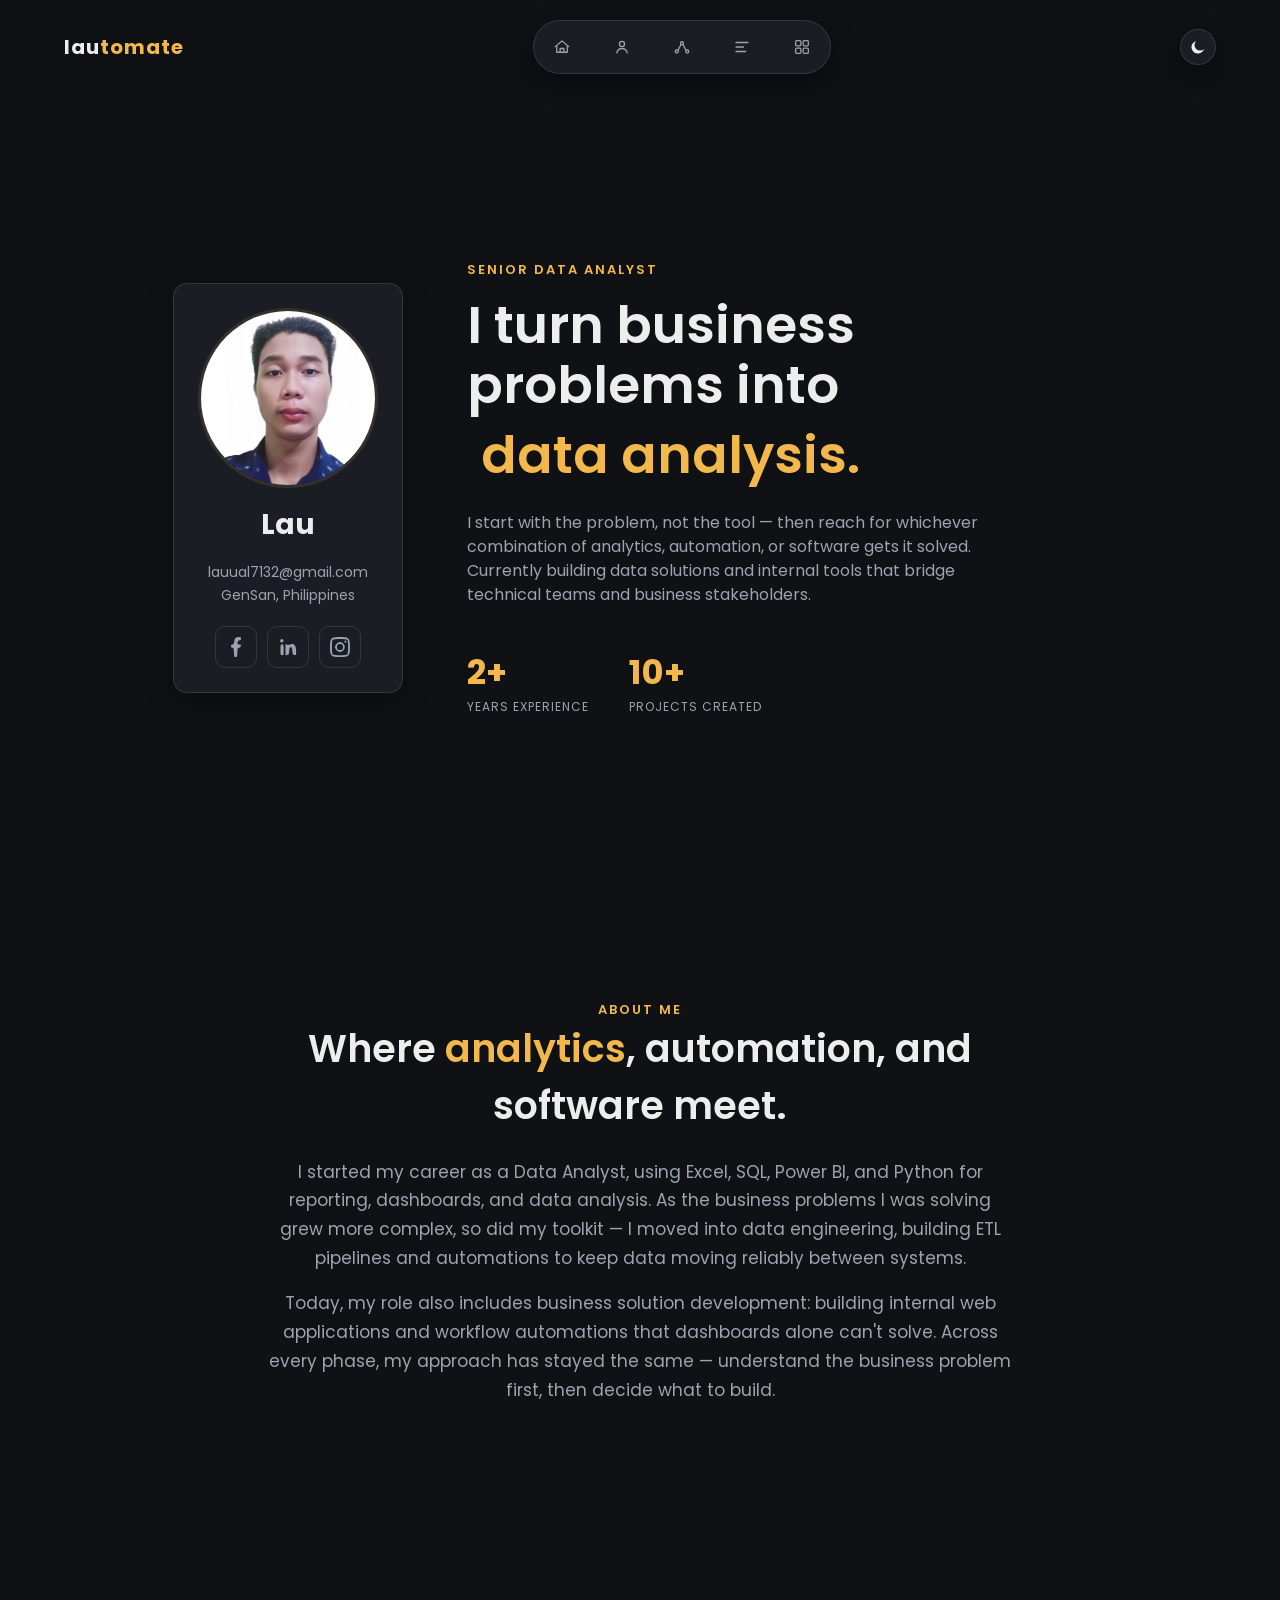
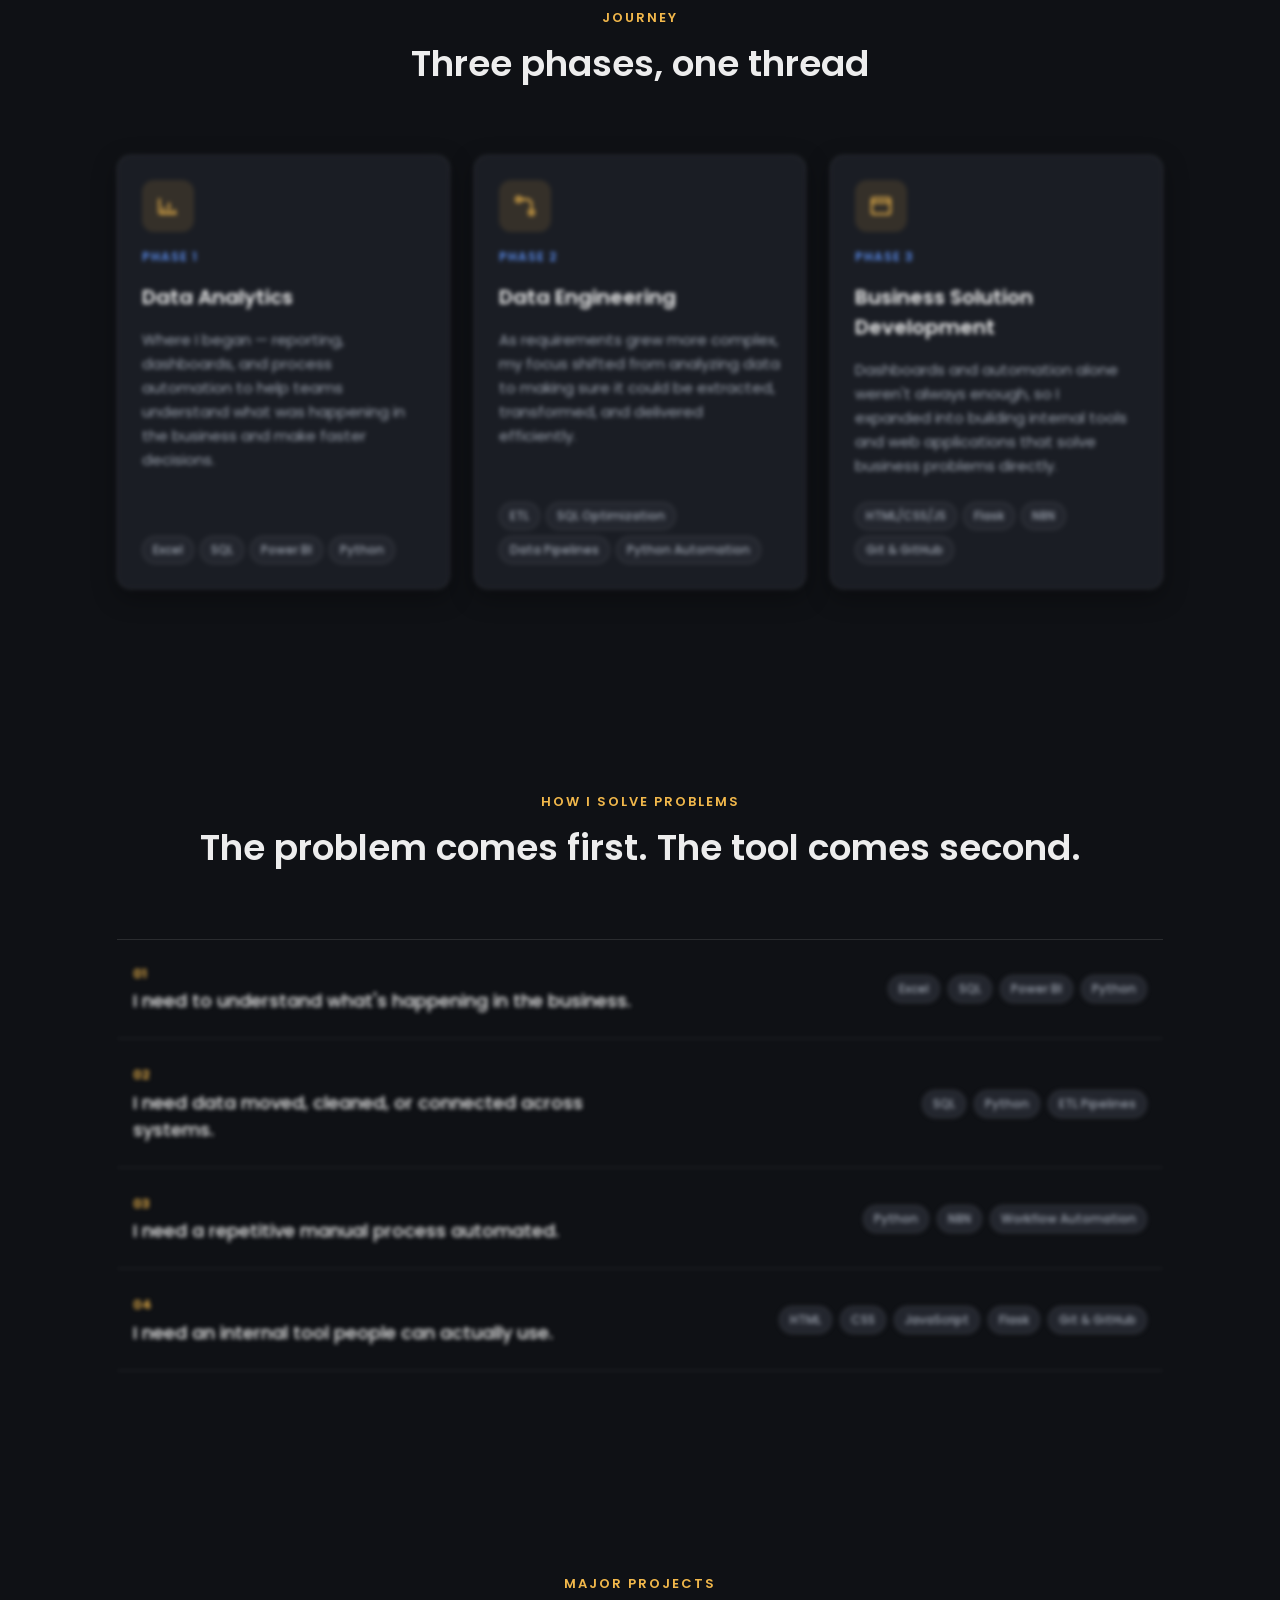
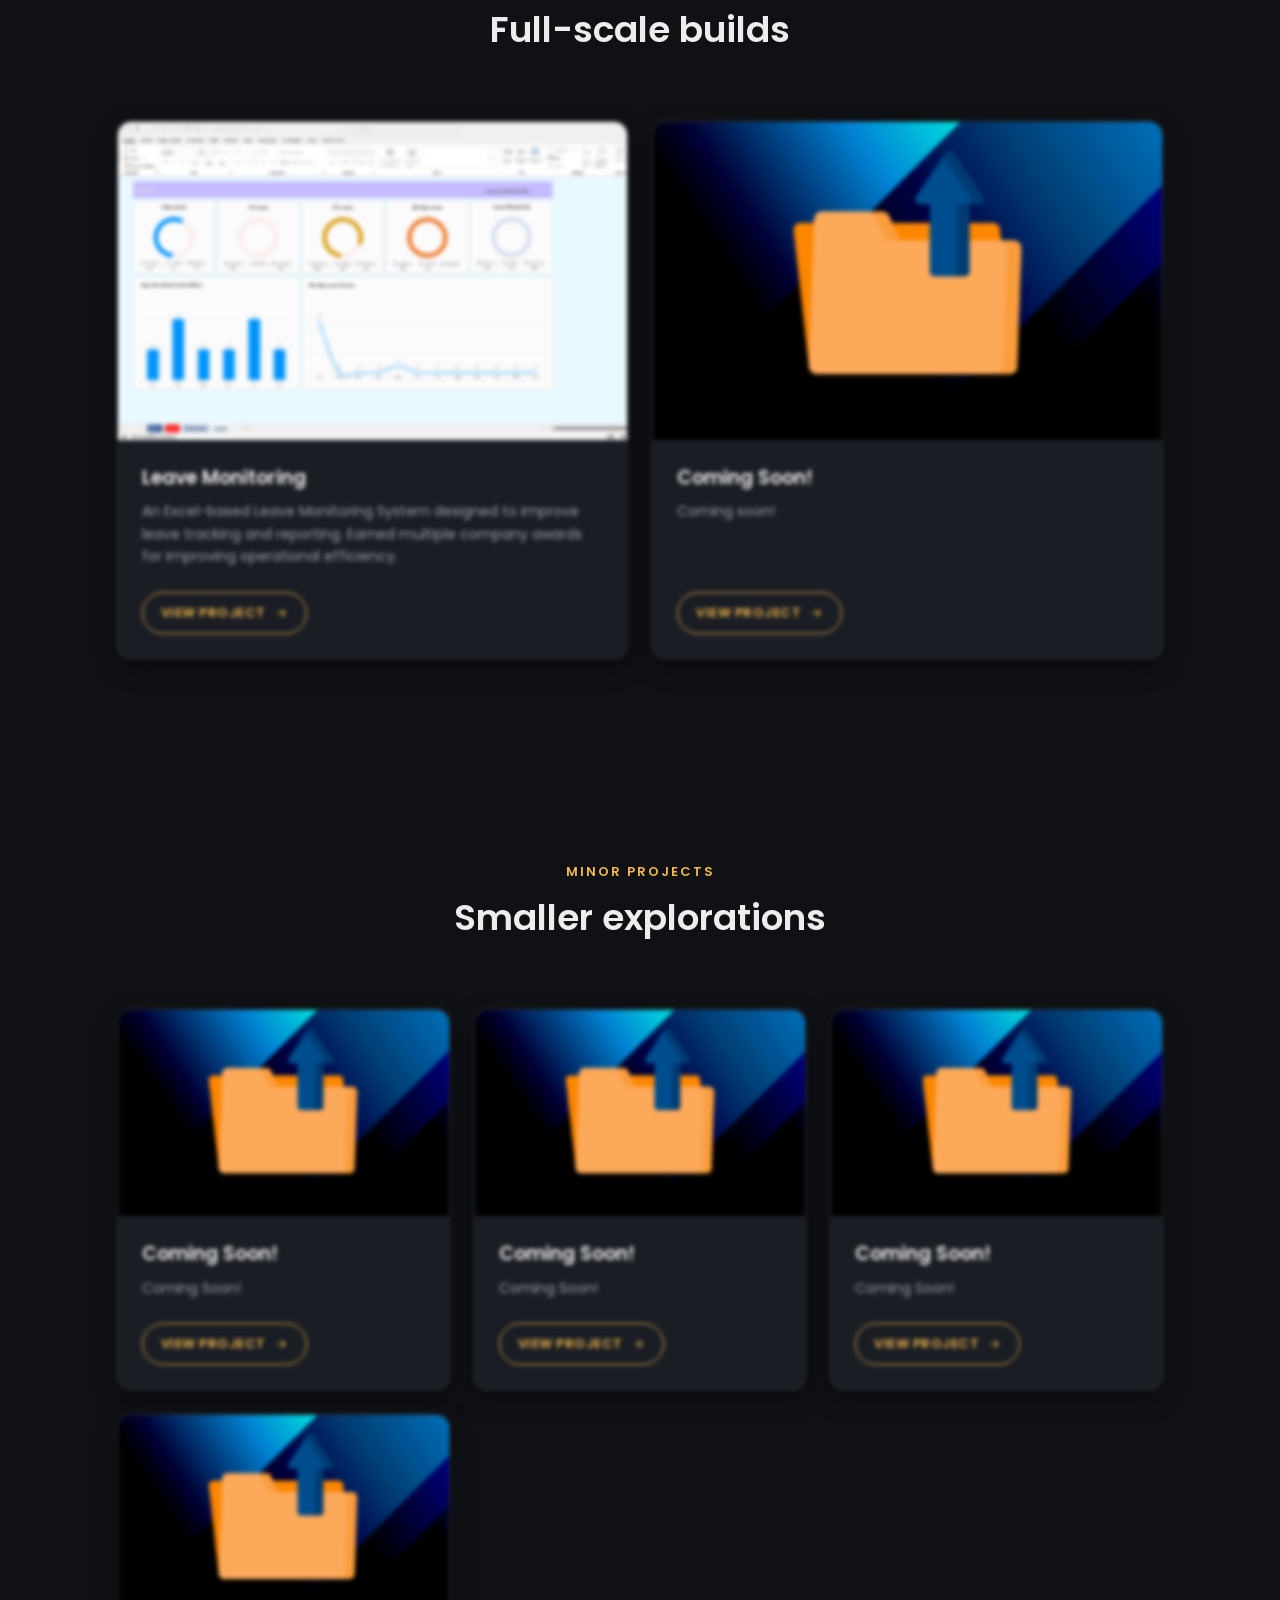
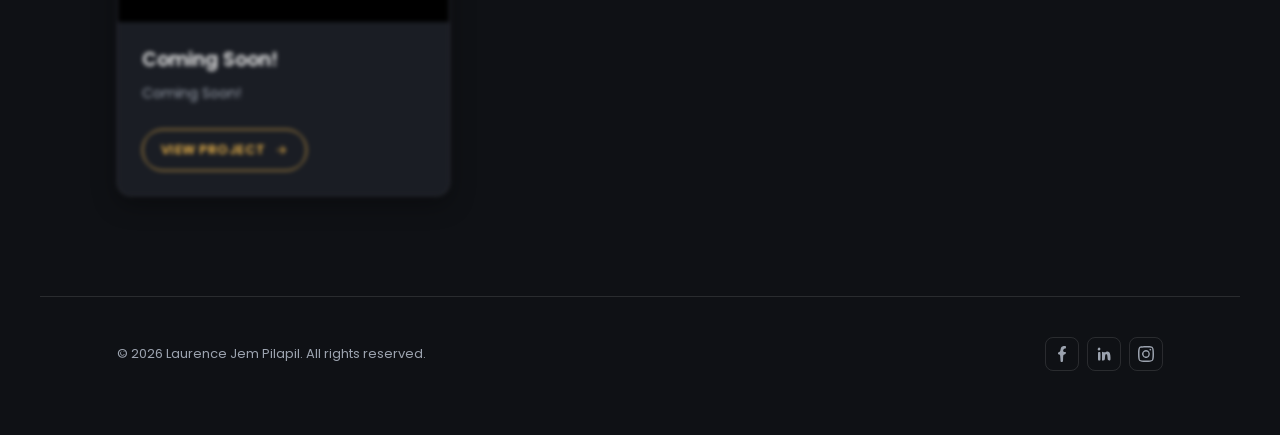
==== index.html @ f56fe5b9 "Rotator Clipping, Button, and Copyright Line Fixed" ====
<!DOCTYPE html>
<html lang="en">
<head>
    <meta charset="UTF-8">
    <meta http-equiv="X-UA-Compatible" content="IE=edge">
    <meta name="viewport" content="width=device-width, initial-scale=1.0">
    <meta name="description" content="Lau — Senior Data Analyst who builds analytics, automation, and business solutions. Problem-first, tool-agnostic.">
    <link rel="preconnect" href="https://fonts.googleapis.com">
    <link rel="preconnect" href="https://fonts.gstatic.com" crossorigin>
    <link href="https://fonts.googleapis.com/css2?family=Poppins:wght@400;500;600;700&display=swap" rel="stylesheet">
    <link rel="stylesheet" href="styles/style.css">
    <link rel="icon" href="src/logo-icon.ico" type="image/x-icon">
    <title>Lau — Data Analytics, Engineering & Business Solutions</title>
    <script>
        // Apply saved theme before paint to avoid a flash of the wrong theme.
        (function () {
            var saved = localStorage.getItem('theme');
            var theme = saved || 'dark';
            document.documentElement.setAttribute('data-theme', theme);
        })();
    </script>
</head>
<body>

    <header class="top_nav">
        <span class="logo">lau<span>tomate</span></span>

        <nav class="nav_links" aria-label="Section navigation">
            <a href="#section1" title="Introduction" aria-label="Introduction">
                <svg viewBox="0 0 24 24"><path d="M3 11.5 12 4l9 7.5M5 10v9h14v-9M9.5 19v-5h5v5"/></svg>
            </a>
            <a href="#section2" title="About Me" aria-label="About Me">
                <svg viewBox="0 0 24 24"><circle cx="12" cy="8" r="3.4"/><path d="M5 20c1-3.8 4-6 7-6s6 2.2 7 6"/></svg>
            </a>
            <a href="#section3" title="Journey" aria-label="Journey">
                <svg viewBox="0 0 24 24"><circle cx="5" cy="18" r="2"/><circle cx="12" cy="7" r="2"/><circle cx="19" cy="18" r="2"/><path d="M6.6 16.6 10.6 8.6M13.4 8.6l3.9 8"/></svg>
            </a>
            <a href="#section4" title="How I Solve Problems" aria-label="How I Solve Problems">
                <svg viewBox="0 0 24 24"><path d="M4 6h16M4 12h10M4 18h13"/></svg>
            </a>
            <a href="#section5" title="Projects" aria-label="Projects">
                <svg viewBox="0 0 24 24"><rect x="3.5" y="3.5" width="7" height="7" rx="1.5"/><rect x="13.5" y="3.5" width="7" height="7" rx="1.5"/><rect x="3.5" y="13.5" width="7" height="7" rx="1.5"/><rect x="13.5" y="13.5" width="7" height="7" rx="1.5"/></svg>
            </a>
        </nav>

        <button class="theme_toggle" id="theme_toggle" aria-label="Toggle light and dark mode">
            <svg class="moon_icon" viewBox="0 0 24 24"><path d="M20 14.5A8.5 8.5 0 1 1 9.5 4a7 7 0 0 0 10.5 10.5Z"/></svg>
            <svg class="sun_icon" viewBox="0 0 24 24"><circle cx="12" cy="12" r="4.2" fill="currentColor" stroke="none"/><path d="M12 2.5v3M12 18.5v3M4.2 4.2l2.1 2.1M17.7 17.7l2.1 2.1M2.5 12h3M18.5 12h3M4.2 19.8l2.1-2.1M17.7 6.3l2.1-2.1" fill="none" stroke="currentColor" stroke-width="1.8" stroke-linecap="round"/></svg>
        </button>
    </header>

    <main>
        <section class="section1" id="section1">
            <div class="hero_profile">
                <img src="src/profile.jpg" alt="Portrait of Lau">
                <h1>Lau</h1>
                <div class="meta">
                    <p>lauual7132@gmail.com</p>
                    <p>GenSan, Philippines</p>
                </div>
                <div class="socials">
                    <a href="https://www.facebook.com/laurencejem.galenopilapil/" target="_blank" rel="noopener" aria-label="Facebook">
                        <span class="icon_mask icon_facebook"></span>
                    </a>
                    <a href="https://www.linkedin.com/in/laurence-jem-pilapil-374a35271" target="_blank" rel="noopener" aria-label="LinkedIn">
                        <span class="icon_mask icon_linkedin"></span>
                    </a>
                    <a href="#" aria-label="Instagram (link coming soon)">
                        <span class="icon_mask icon_instagram"></span>
                    </a>
                </div>
            </div>

            <div class="hero_main">
                <span class="eyebrow">Senior Data Analyst</span>
                <h2 class="hero_headline">
                    I turn business problems into
                    <span class="hero_rotator">
                        <ul class="leave_text">
                            <li>data analysis.</li>
                            <li>automation.</li>
                            <li>working tools.</li>
                            <li>clear insights.</li>
                            <li>real solutions.</li>
                        </ul>
                    </span>
                </h2>
                <p class="hero_sub">
                    I start with the problem, not the tool — then reach for whichever combination of analytics,
                    automation, or software gets it solved. Currently building data solutions and internal
                    tools that bridge technical teams and business stakeholders.
                </p>
                <div class="hero_stats">
                    <div class="stat">
                        <h2>2+</h2>
                        <p>Years Experience</p>
                    </div>
                    <div class="stat">
                        <h2>10+</h2>
                        <p>Projects Created</p>
                    </div>
                </div>
            </div>
        </section>

        <section class="section2" id="section2">
            <span class="eyebrow">About Me</span>
            <h2>Where <span>analytics</span>, automation, and software meet.</h2>
            <p>
                I started my career as a Data Analyst, using Excel, SQL, Power BI, and Python for reporting,
                dashboards, and data analysis. As the business problems I was solving grew more complex, so did
                my toolkit — I moved into data engineering, building ETL pipelines and automations to keep data
                moving reliably between systems.
            </p>
            <p>
                Today, my role also includes business solution development: building internal web applications
                and workflow automations that dashboards alone can't solve. Across every phase, my approach has
                stayed the same — understand the business problem first, then decide what to build.
            </p>
        </section>

        <section class="section3" id="section3">
            <div class="section_heading">
                <span class="eyebrow">Journey</span>
                <h2>Three phases, one thread</h2>
            </div>
            <div class="journey_grid">

                <div class="wrap_career hidden">
                    <div class="icon_wrap">
                        <svg viewBox="0 0 24 24"><path d="M4 19V5M4 19h16M8 19v-6M13 19V9M18 19v-4"/></svg>
                    </div>
                    <span class="phase_tag">Phase 1</span>
                    <h3>Data Analytics</h3>
                    <p>
                        Where I began — reporting, dashboards, and process automation to help teams understand
                        what was happening in the business and make faster decisions.
                    </p>
                    <div class="stack_row">
                        <span class="pill">Excel</span>
                        <span class="pill">SQL</span>
                        <span class="pill">Power BI</span>
                        <span class="pill">Python</span>
                    </div>
                </div>

                <div class="wrap_career hidden">
                    <div class="icon_wrap">
                        <svg viewBox="0 0 24 24"><circle cx="6" cy="6" r="2.3"/><circle cx="18" cy="18" r="2.3"/><path d="M8 6h6a4 4 0 0 1 4 4v4"/></svg>
                    </div>
                    <span class="phase_tag">Phase 2</span>
                    <h3>Data Engineering</h3>
                    <p>
                        As requirements grew more complex, my focus shifted from analyzing data to making sure it
                        could be extracted, transformed, and delivered efficiently.
                    </p>
                    <div class="stack_row">
                        <span class="pill">ETL</span>
                        <span class="pill">SQL Optimization</span>
                        <span class="pill">Data Pipelines</span>
                        <span class="pill">Python Automation</span>
                    </div>
                </div>

                <div class="wrap_career hidden">
                    <div class="icon_wrap">
                        <svg viewBox="0 0 24 24"><rect x="3.5" y="4.5" width="17" height="15" rx="2"/><path d="M3.5 8.5h17M7 6.3h.01"/></svg>
                    </div>
                    <span class="phase_tag">Phase 3</span>
                    <h3>Business Solution Development</h3>
                    <p>
                        Dashboards and automation alone weren't always enough, so I expanded into building
                        internal tools and web applications that solve business problems directly.
                    </p>
                    <div class="stack_row">
                        <span class="pill">HTML/CSS/JS</span>
                        <span class="pill">Flask</span>
                        <span class="pill">N8N</span>
                        <span class="pill">Git & GitHub</span>
                    </div>
                </div>

            </div>
        </section>

        <section class="section4" id="section4">
            <div class="section_heading">
                <span class="eyebrow">How I Solve Problems</span>
                <h2>The problem comes first. The tool comes second.</h2>
            </div>
            <div class="problem_list">

                <div class="problem_row hidden">
                    <div>
                        <span class="problem_num">01</span>
                        <p class="problem_text">I need to understand what's happening in the business.</p>
                    </div>
                    <div class="tool_tags">
                        <span class="pill">Excel</span>
                        <span class="pill">SQL</span>
                        <span class="pill">Power BI</span>
                        <span class="pill">Python</span>
                    </div>
                </div>

                <div class="problem_row hidden">
                    <div>
                        <span class="problem_num">02</span>
                        <p class="problem_text">I need data moved, cleaned, or connected across systems.</p>
                    </div>
                    <div class="tool_tags">
                        <span class="pill">SQL</span>
                        <span class="pill">Python</span>
                        <span class="pill">ETL Pipelines</span>
                    </div>
                </div>

                <div class="problem_row hidden">
                    <div>
                        <span class="problem_num">03</span>
                        <p class="problem_text">I need a repetitive manual process automated.</p>
                    </div>
                    <div class="tool_tags">
                        <span class="pill">Python</span>
                        <span class="pill">N8N</span>
                        <span class="pill">Workflow Automation</span>
                    </div>
                </div>

                <div class="problem_row hidden">
                    <div>
                        <span class="problem_num">04</span>
                        <p class="problem_text">I need an internal tool people can actually use.</p>
                    </div>
                    <div class="tool_tags">
                        <span class="pill">HTML</span>
                        <span class="pill">CSS</span>
                        <span class="pill">JavaScript</span>
                        <span class="pill">Flask</span>
                        <span class="pill">Git & GitHub</span>
                    </div>
                </div>

            </div>
        </section>

        <section class="section5" id="section5">
            <div class="section_heading">
                <span class="eyebrow">Major Projects</span>
                <h2>Full-scale builds</h2>
            </div>
            <div class="projects_container">
                <div class="wrap_project hidden">
                    <div class="thumb">
                        <img src="src/project1.png" alt="Leave Monitoring System screenshot">
                    </div>
                    <div class="card_body">
                        <h3>Leave Monitoring</h3>
                        <p>An Excel-based Leave Monitoring System designed to improve leave tracking and reporting.
                           Earned multiple company awards for improving operational efficiency.</p>
                        <button class="view_link" onclick="viewVid('project1')">
                            View project
                            <svg viewBox="0 0 24 24"><path d="M5 12h14M13 6l6 6-6 6"/></svg>
                        </button>
                    </div>
                </div>
                <div class="wrap_project hidden">
                    <div class="thumb">
                        <img src="src/placeholder.png" alt="Coming soon!">
                    </div>
                    <div class="card_body">
                        <h3>Coming Soon!</h3>
                        <p>Coming soon!</p>
                        <button class="view_link" onclick="viewVid('yl')">
                            View project
                            <svg viewBox="0 0 24 24"><path d="M5 12h14M13 6l6 6-6 6"/></svg>
                        </button>
                    </div>
                </div>
            </div>
        </section>

        <section class="section5" id="section6">
            <div class="section_heading">
                <span class="eyebrow">Minor Projects</span>
                <h2>Smaller explorations</h2>
            </div>
            <div class="projects_container">
                <div class="wrap_project hidden">
                    <div class="thumb"><img src="src/placeholder.png" alt="Coming Soon!"></div>
                    <div class="card_body">
                        <h3>Coming Soon!</h3>
                        <p>Coming Soon!</p>
                        <button class="view_link" onclick="viewVid('pf')">
                            View project
                            <svg viewBox="0 0 24 24"><path d="M5 12h14M13 6l6 6-6 6"/></svg>
                        </button>
                    </div>
                </div>
                <div class="wrap_project hidden">
                    <div class="thumb"><img src="src/placeholder.png" alt="Coming Soon!"></div>
                    <div class="card_body">
                        <h3>Coming Soon!</h3>
                        <p>Coming Soon!</p>
                        <button class="view_link" onclick="viewVid('cc')">
                            View project
                            <svg viewBox="0 0 24 24"><path d="M5 12h14M13 6l6 6-6 6"/></svg>
                        </button>
                    </div>
                </div>
                <div class="wrap_project hidden">
                    <div class="thumb"><img src="src/placeholder.png" alt="Coming Soon!"></div>
                    <div class="card_body">
                        <h3>Coming Soon!</h3>
                        <p>Coming Soon!</p>
                        <button class="view_link" onclick="viewVid('ai')">
                            View project
                            <svg viewBox="0 0 24 24"><path d="M5 12h14M13 6l6 6-6 6"/></svg>
                        </button>
                    </div>
                </div>
                <div class="wrap_project hidden">
                    <div class="thumb"><img src="src/placeholder.png" alt="Coming Soon!"></div>
                    <div class="card_body">
                        <h3>Coming Soon!</h3>
                        <p>Coming Soon!</p>
                        <button class="view_link" onclick="viewVid('bm')">
                            View project
                            <svg viewBox="0 0 24 24"><path d="M5 12h14M13 6l6 6-6 6"/></svg>
                        </button>
                    </div>
                </div>
            </div>
        </section>
    </main>

    <footer class="site_footer">
        <p>&copy; 2026 Laurence Jem Pilapil. All rights reserved.</p>
        <div class="socials">
            <a href="https://www.facebook.com/laurencejem.galenopilapil/" target="_blank" rel="noopener" aria-label="Facebook">
                <span class="icon_mask icon_facebook" style="width:16px;height:16px;"></span>
            </a>
            <a href="https://www.linkedin.com/in/laurence-jem-pilapil-374a35271" target="_blank" rel="noopener" aria-label="LinkedIn">
                <span class="icon_mask icon_linkedin" style="width:16px;height:16px;"></span>
            </a>
            <a href="#" aria-label="Instagram (link coming soon)">
                <span class="icon_mask icon_instagram" style="width:16px;height:16px;"></span>
            </a>
        </div>
    </footer>

    <script src="scripts/script.js" defer></script>
</body>
</html>
---- styles/style.css ----
/* ============================================
   Lautomate — Portfolio Design System
   ============================================ */

:root {
    /* Dark mode (default) */
    --bg: #0F1115;
    --surface: #1A1D24;
    --surface-2: #23262E;
    --border: rgba(237, 237, 237, 0.12);
    --text: #EDEDED;
    --text-muted: #9CA3AF;
    --accent: #F2B84B;
    --accent-soft: rgba(242, 184, 75, 0.12);
    --accent-2: #5B8DEF;
    --accent-2-soft: rgba(91, 141, 239, 0.12);
    --shadow: rgba(0, 0, 0, 0.35) 0px 8px 24px;

    --font-body: 'Poppins', 'Segoe UI', sans-serif;
    --space-1: 8px;
    --space-2: 16px;
    --space-3: 24px;
    --space-4: 40px;
    --space-5: 64px;
    --space-6: 100px;
    --radius: 14px;
    --max-width: 1200px;
}

[data-theme="light"] {
    --bg: #FAF9F6;
    --surface: #FFFFFF;
    --surface-2: #F1EFEA;
    --border: rgba(26, 29, 36, 0.10);
    --text: #1A1D24;
    --text-muted: #5B5F6B;
    --accent: #C97F1E;
    --accent-soft: rgba(201, 127, 30, 0.10);
    --accent-2: #2F5FD6;
    --accent-2-soft: rgba(47, 95, 214, 0.08);
    --shadow: rgba(26, 29, 36, 0.08) 0px 8px 24px;
}

*,
*::before,
*::after {
    box-sizing: border-box;
    margin: 0;
    padding: 0;
}

::-webkit-scrollbar {
    width: 10px;
}

::-webkit-scrollbar-track {
    background-color: var(--surface-2);
}

::-webkit-scrollbar-thumb {
    background-color: var(--accent);
    border-radius: 12px;
}

html {
    scroll-behavior: smooth;
    scroll-padding-top: 2rem;
}

body {
    background: var(--bg);
    color: var(--text);
    font-family: var(--font-body);
    overflow-x: hidden;
    transition: background 0.3s ease, color 0.3s ease;
    line-height: 1.5;
}

@media (prefers-reduced-motion: reduce) {
    html {
        scroll-behavior: auto;
    }
    * {
        animation-duration: 0.001ms !important;
        transition-duration: 0.001ms !important;
    }
}

a {
    text-decoration: none;
    color: inherit;
}

img {
    display: block;
    max-width: 100%;
}

button {
    font-family: var(--font-body);
    cursor: pointer;
}

:focus-visible {
    outline: 2px solid var(--accent);
    outline-offset: 3px;
}

.eyebrow {
    text-transform: uppercase;
    letter-spacing: 2px;
    font-size: 13px;
    font-weight: 600;
    color: var(--accent);
}

/* ============================================
   Top navigation
   ============================================ */

.top_nav {
    position: fixed;
    top: 0;
    left: 0;
    width: 100%;
    display: flex;
    justify-content: space-between;
    align-items: center;
    padding: 20px clamp(20px, 5%, 80px);
    z-index: 100;
    background: linear-gradient(to bottom, var(--bg) 40%, transparent);
}

.top_nav .logo {
    font-size: 20px;
    font-weight: 700;
    letter-spacing: 1px;
    color: var(--text);
}

.top_nav .logo span {
    color: var(--accent);
}

.nav_links {
    display: flex;
    align-items: center;
    gap: var(--space-3);
    background: var(--surface);
    border: 1px solid var(--border);
    border-radius: 100px;
    padding: 8px 10px;
    box-shadow: var(--shadow);
}

.nav_links a {
    display: flex;
    align-items: center;
    justify-content: center;
    width: 36px;
    height: 36px;
    border-radius: 100px;
    color: var(--text-muted);
    transition: color 0.25s ease, background 0.25s ease;
}

.nav_links a svg {
    width: 18px;
    height: 18px;
    fill: none;
    stroke: currentColor;
    stroke-width: 1.7;
    stroke-linecap: round;
    stroke-linejoin: round;
}

.nav_links a:hover,
.nav_links a:focus-visible {
    color: var(--accent);
    background: var(--accent-soft);
}

.theme_toggle {
    display: flex;
    align-items: center;
    justify-content: center;
    width: 36px;
    height: 36px;
    border-radius: 100px;
    border: 1px solid var(--border);
    background: var(--surface);
    color: var(--text);
    box-shadow: var(--shadow);
}

.theme_toggle svg {
    width: 18px;
    height: 18px;
    fill: currentColor;
}

.theme_toggle .sun_icon { display: none; }
[data-theme="light"] .theme_toggle .sun_icon { display: block; }
[data-theme="light"] .theme_toggle .moon_icon { display: none; }

/* ============================================
   Section 1 — Hero / Intro
   ============================================ */

.section1 {
    min-height: 100vh;
    display: flex;
    align-items: center;
    justify-content: center;
    gap: var(--space-5);
    padding: 140px clamp(20px, 6%, 80px) var(--space-5);
    max-width: var(--max-width);
    margin: 0 auto;
}

.hero_profile {
    flex-shrink: 0;
    display: flex;
    flex-direction: column;
    align-items: center;
    gap: var(--space-2);
    background: var(--surface);
    border: 1px solid var(--border);
    border-radius: var(--radius);
    padding: var(--space-3);
    box-shadow: var(--shadow);
}

.hero_profile img {
    width: 180px;
    height: 180px;
    border-radius: 100px;
    object-fit: cover;
    border: 3px solid var(--accent-soft);
}

.hero_profile h1 {
    font-size: 28px;
    font-weight: 700;
}

.hero_profile .meta {
    display: flex;
    flex-direction: column;
    align-items: center;
    gap: 2px;
    color: var(--text-muted);
    font-size: 14px;
}

.hero_profile .socials {
    display: flex;
    gap: 10px;
    margin-top: 4px;
}

.hero_profile .socials a {
    display: flex;
    align-items: center;
    justify-content: center;
    width: 42px;
    height: 42px;
    border: 1px solid var(--border);
    border-radius: 10px;
    color: var(--text-muted);
    transition: 0.25s ease;
}

.icon_mask {
    display: inline-block;
    width: 20px;
    height: 20px;
    background-color: currentColor;
    -webkit-mask-size: contain;
    mask-size: contain;
    -webkit-mask-repeat: no-repeat;
    mask-repeat: no-repeat;
    -webkit-mask-position: center;
    mask-position: center;
}

.icon_facebook { -webkit-mask-image: url('../src/facebook.svg'); mask-image: url('../src/facebook.svg'); }
.icon_linkedin { -webkit-mask-image: url('../src/linkedin.svg'); mask-image: url('../src/linkedin.svg'); }
.icon_instagram { -webkit-mask-image: url('../src/instagram.svg'); mask-image: url('../src/instagram.svg'); }

.hero_profile .socials a:hover {
    color: var(--accent);
    border-color: var(--accent);
}

.hero_main {
    flex: 1;
    min-width: 0;
    max-width: 640px;
}

.hero_main .eyebrow {
    display: block;
    margin-bottom: var(--space-2);
}

.hero_headline {
    font-size: clamp(32px, 5vw, 52px);
    font-weight: 600;
    line-height: 1.15;
    margin-bottom: var(--space-3);
}

.hero_rotator {
    display: inline-flex;
    align-items: baseline;
    flex-wrap: wrap;
}

.hero_rotator .leave_text {
    margin-left: 14px;
    line-height: 1.4;
    height: 1.4em;
    overflow: hidden;
    display: inline-block;
    vertical-align: bottom;
    padding-top: 0.08em;
}

.hero_rotator .leave_text li {
    position: relative;
    list-style: none;
    color: var(--accent);
    font-weight: 600;
    animation: slideUp 12.5s ease-in-out infinite;
}

@keyframes slideUp {
    0%, 16% { top: 0; }
    20%, 36% { top: -1.4em; }
    40%, 56% { top: -2.8em; }
    60%, 76% { top: -4.2em; }
    80%, 96% { top: -5.6em; }
    100% { top: -7em; }
}

.hero_sub {
    color: var(--text-muted);
    font-size: 16px;
    max-width: 52ch;
    margin-bottom: var(--space-4);
}

.hero_stats {
    display: flex;
    gap: var(--space-4);
}

.hero_stats .stat h2 {
    font-size: 34px;
    font-weight: 700;
    color: var(--accent);
}

.hero_stats .stat p {
    text-transform: uppercase;
    font-size: 12px;
    letter-spacing: 1px;
    color: var(--text-muted);
}

/* ============================================
   Section 2 — About Me
   ============================================ */

.section2 {
    display: flex;
    flex-direction: column;
    align-items: center;
    padding: var(--space-6) clamp(20px, 6%, 80px);
    max-width: 900px;
    margin: 0 auto;
    text-align: center;
}

.section2 h2 {
    font-size: clamp(26px, 4vw, 38px);
    font-weight: 600;
    margin-bottom: var(--space-3);
}

.section2 h2 span {
    color: var(--accent);
}

.section2 p {
    color: var(--text-muted);
    font-size: 17px;
    line-height: 1.7;
}

.section2 p + p {
    margin-top: var(--space-2);
}

/* ============================================
   Section 3 — Journey
   ============================================ */

.section3 {
    padding: var(--space-6) clamp(20px, 6%, 80px);
    max-width: var(--max-width);
    margin: 0 auto;
}

.section_heading {
    text-align: center;
    margin-bottom: var(--space-5);
}

.section_heading h2 {
    font-size: clamp(26px, 4vw, 36px);
    font-weight: 600;
    margin-top: var(--space-1);
}

.journey_grid {
    display: grid;
    grid-template-columns: repeat(3, 1fr);
    gap: var(--space-3);
}

.wrap_career {
    display: flex;
    flex-direction: column;
    gap: var(--space-2);
    padding: var(--space-3);
    background: var(--surface);
    border: 1px solid var(--border);
    border-radius: var(--radius);
    box-shadow: var(--shadow);
}

.wrap_career .phase_tag {
    font-size: 12px;
    font-weight: 600;
    text-transform: uppercase;
    letter-spacing: 1px;
    color: var(--accent-2);
}

.wrap_career .icon_wrap {
    width: 52px;
    height: 52px;
    display: flex;
    align-items: center;
    justify-content: center;
    border-radius: 12px;
    background: var(--accent-soft);
    color: var(--accent);
}

.wrap_career .icon_wrap svg {
    width: 26px;
    height: 26px;
    fill: none;
    stroke: currentColor;
    stroke-width: 1.7;
}

.wrap_career h3 {
    font-size: 20px;
    font-weight: 600;
}

.wrap_career p {
    color: var(--text-muted);
    font-size: 15px;
    line-height: 1.6;
}

.wrap_career .stack_row {
    display: flex;
    flex-wrap: wrap;
    gap: 6px;
    margin-top: auto;
    padding-top: var(--space-1);
}

.pill {
    font-size: 12px;
    font-weight: 500;
    padding: 4px 10px;
    border-radius: 100px;
    background: var(--surface-2);
    border: 1px solid var(--border);
    color: var(--text-muted);
}

/* ============================================
   Section 4 — Problem → Tool
   ============================================ */

.section4 {
    padding: var(--space-6) clamp(20px, 6%, 80px);
    max-width: var(--max-width);
    margin: 0 auto;
}

.problem_list {
    display: flex;
    flex-direction: column;
    gap: 2px;
    border-top: 1px solid var(--border);
}

.problem_row {
    display: grid;
    grid-template-columns: minmax(0, 1.1fr) minmax(0, 1fr);
    gap: var(--space-4);
    align-items: center;
    padding: var(--space-3) var(--space-2);
    border-bottom: 1px solid var(--border);
    transition: background 0.25s ease;
}

.problem_row:hover {
    background: var(--surface);
}

.problem_row .problem_num {
    color: var(--accent);
    font-weight: 600;
    font-size: 13px;
    margin-bottom: 4px;
    display: block;
}

.problem_row .problem_text {
    font-size: 18px;
    font-weight: 500;
}

.problem_row .tool_tags {
    display: flex;
    flex-wrap: wrap;
    gap: 8px;
    justify-content: flex-end;
}

/* ============================================
   Section 5/6 — Projects
   ============================================ */

.section5 {
    padding: var(--space-6) clamp(20px, 6%, 80px);
    max-width: var(--max-width);
    margin: 0 auto;
}

.projects_container {
    display: grid;
    grid-template-columns: repeat(auto-fit, minmax(320px, 1fr));
    gap: var(--space-3);
}

.wrap_project {
    position: relative;
    border-radius: var(--radius);
    overflow: hidden;
    border: 1px solid var(--border);
    background: var(--surface);
    box-shadow: var(--shadow);
    display: flex;
    flex-direction: column;
}

.wrap_project .thumb {
    width: 100%;
    aspect-ratio: 16 / 10;
    overflow: hidden;
}

.wrap_project .thumb img {
    width: 100%;
    height: 100%;
    object-fit: cover;
    object-position: top-center;
    transition: transform 0.4s ease;
}

.wrap_project:hover .thumb img {
    transform: scale(1.04);
}

.wrap_project .card_body {
    padding: var(--space-3);
    display: flex;
    flex-direction: column;
    gap: var(--space-1);
    flex: 1;
}

.wrap_project h3 {
    font-size: 19px;
    font-weight: 600;
}

.wrap_project p {
    color: var(--text-muted);
    font-size: 14px;
    line-height: 1.6;
    flex: 1;
}

.wrap_project .view_link {
    align-self: flex-start;
    margin-top: var(--space-2);
    font-size: 13px;
    font-weight: 600;
    text-transform: uppercase;
    letter-spacing: 0.5px;
    color: var(--accent);
    display: inline-flex;
    align-items: center;
    gap: 8px;
    padding: 10px 18px;
    border: 1px solid var(--accent);
    border-radius: 100px;
    background: transparent;
    transition: background 0.25s ease, color 0.25s ease;
}

.wrap_project .view_link:hover,
.wrap_project .view_link:focus-visible {
    background: var(--accent);
    color: var(--bg);
}

.wrap_project .view_link svg {
    width: 14px;
    height: 14px;
    fill: none;
    stroke: currentColor;
    stroke-width: 2;
    transition: transform 0.2s ease;
}

.wrap_project .view_link:hover svg {
    transform: translateX(3px);
}

/* ============================================
   Footer
   ============================================ */

.site_footer {
    padding: var(--space-4) clamp(20px, 6%, 80px) var(--space-5);
    max-width: var(--max-width);
    margin: 0 auto;
    display: flex;
    justify-content: space-between;
    align-items: center;
    border-top: 1px solid var(--border);
    flex-wrap: wrap;
    gap: var(--space-2);
}

.site_footer p {
    color: var(--text-muted);
    font-size: 13px;
}

.site_footer .socials {
    display: flex;
    gap: 8px;
}

.site_footer .socials a {
    display: flex;
    align-items: center;
    justify-content: center;
    width: 34px;
    height: 34px;
    border-radius: 8px;
    border: 1px solid var(--border);
    color: var(--text-muted);
    transition: 0.25s ease;
}

.site_footer .socials a svg {
    width: 16px;
    height: 16px;
    fill: currentColor;
}

.site_footer .socials a:hover {
    color: var(--accent);
    border-color: var(--accent);
}

/* ============================================
   Scroll reveal
   ============================================ */

.hidden {
    opacity: 0;
    filter: blur(2px);
    transform: translateY(12px);
}

.show {
    opacity: 1;
    filter: blur(0px);
    transform: translateY(0);
    transition: opacity 0.8s ease, filter 0.8s ease, transform 0.8s ease;
}

.journey_grid .wrap_career:nth-child(1) { transition-delay: 0.1s; }
.journey_grid .wrap_career:nth-child(2) { transition-delay: 0.2s; }
.journey_grid .wrap_career:nth-child(3) { transition-delay: 0.3s; }

.problem_row:nth-child(1) { transition-delay: 0.05s; }
.problem_row:nth-child(2) { transition-delay: 0.15s; }
.problem_row:nth-child(3) { transition-delay: 0.25s; }
.problem_row:nth-child(4) { transition-delay: 0.35s; }

.projects_container .wrap_project:nth-child(1) { transition-delay: 0.1s; }
.projects_container .wrap_project:nth-child(2) { transition-delay: 0.2s; }
.projects_container .wrap_project:nth-child(3) { transition-delay: 0.3s; }
.projects_container .wrap_project:nth-child(4) { transition-delay: 0.4s; }

/* ============================================
   Responsive
   ============================================ */

@media screen and (max-width: 1024px) {
    .journey_grid {
        grid-template-columns: 1fr;
    }

    .problem_row {
        grid-template-columns: 1fr;
        gap: var(--space-1);
    }

    .problem_row .tool_tags {
        justify-content: flex-start;
    }
}

@media screen and (max-width: 900px) {
    .section1 {
        flex-direction: column;
        text-align: center;
        padding-top: 120px;
    }

    .hero_sub {
        margin-left: auto;
        margin-right: auto;
    }

    .hero_stats {
        justify-content: center;
    }

    .hero_rotator {
        justify-content: center;
        width: 100%;
    }
}

@media screen and (max-width: 750px) {
    .section2 p {
        font-size: 15px;
    }

    .nav_links {
        display: none;
    }

    .top_nav {
        justify-content: space-between;
    }
}

@media screen and (max-width: 480px) {
    .hero_profile img {
        width: 130px;
        height: 130px;
    }

    .hero_stats {
        gap: var(--space-3);
    }

    .site_footer {
        flex-direction: column;
        text-align: center;
    }
}
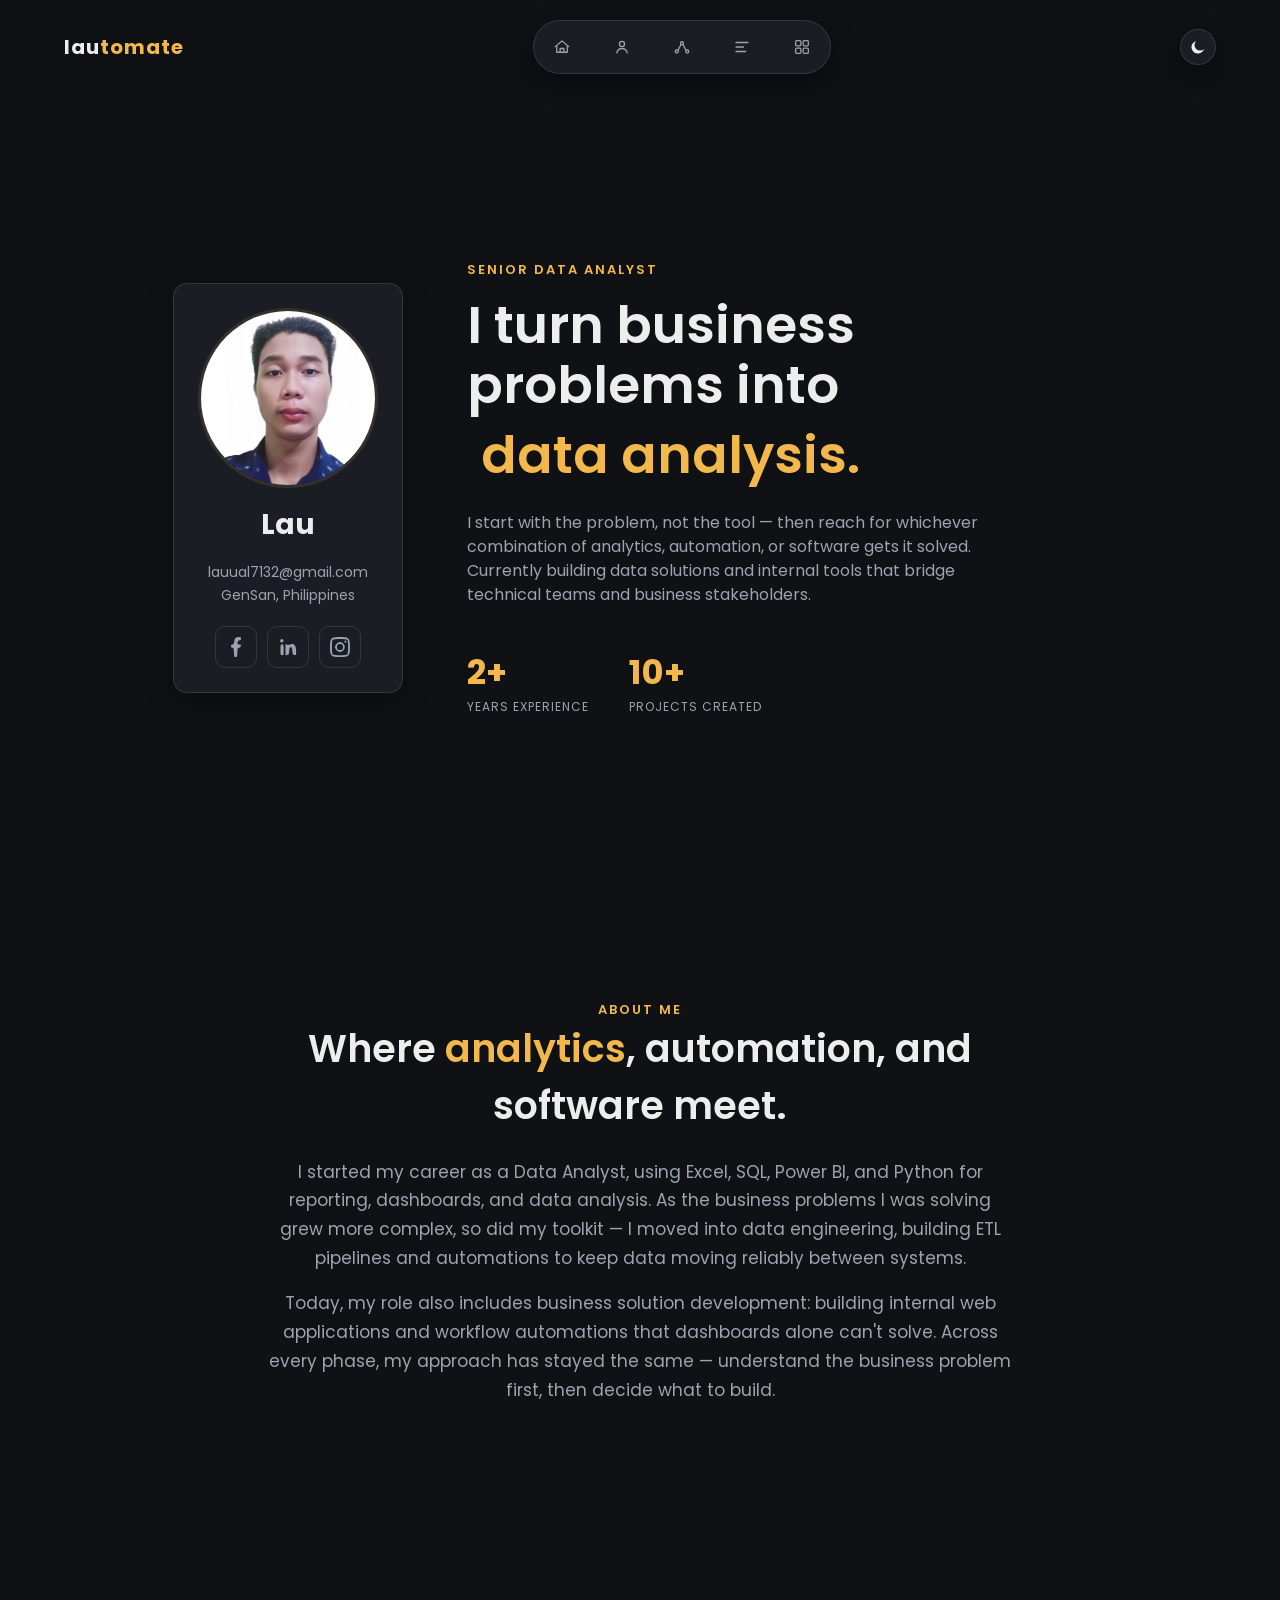
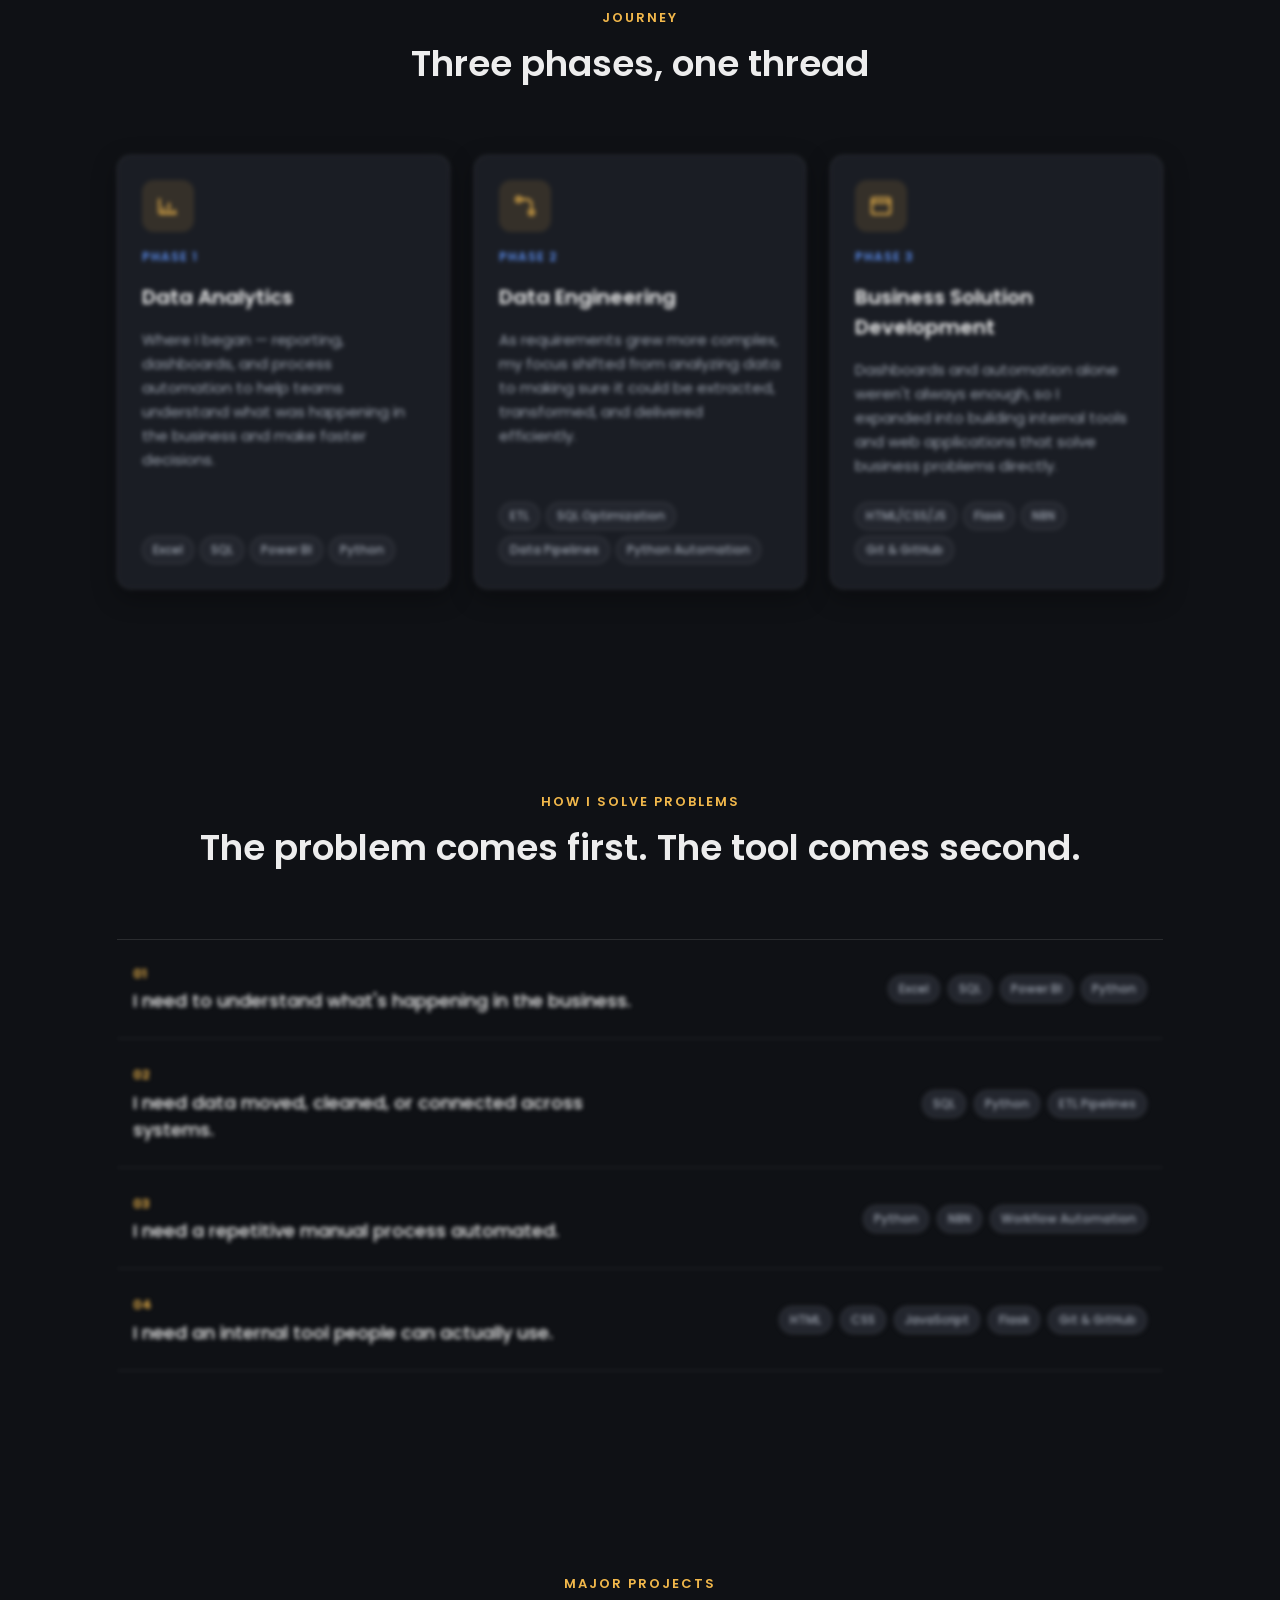
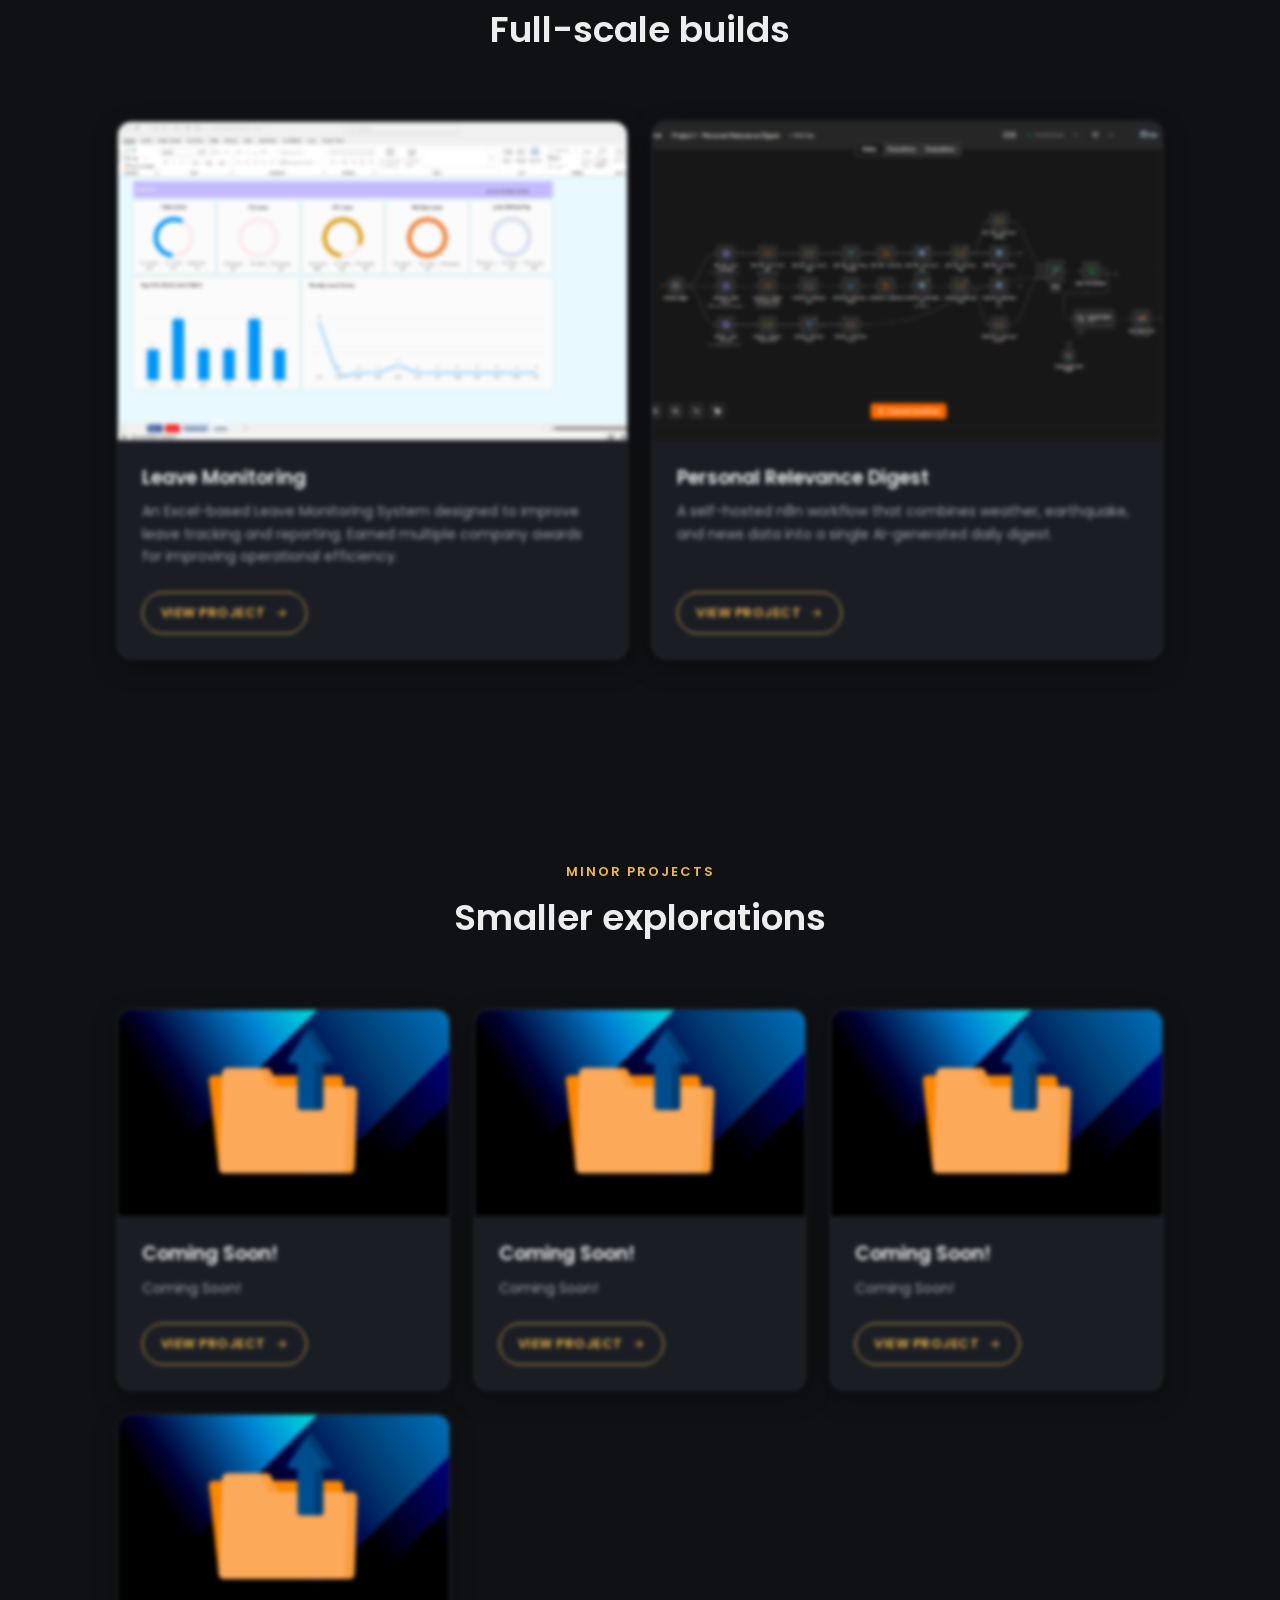
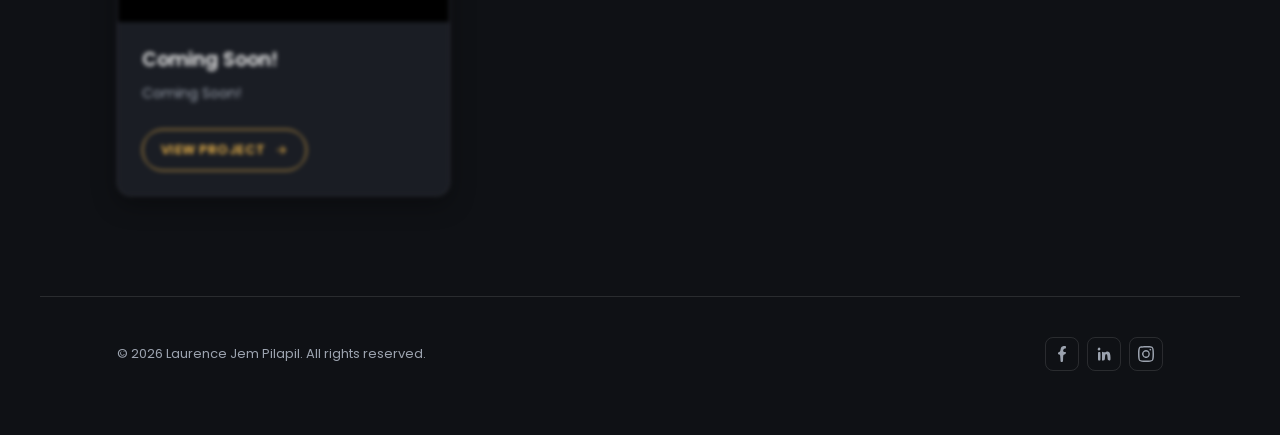
==== commit fcf68462: "Added Project 2 - Personal Relevance Digest + Created own logo" ====
--- a/index.html
+++ b/index.html
@@ -10,7 +10,7 @@
     <link href="https://fonts.googleapis.com/css2?family=Poppins:wght@400;500;600;700&display=swap" rel="stylesheet">
     <link rel="stylesheet" href="styles/style.css">
     <link rel="icon" href="src/logo-icon.ico" type="image/x-icon">
-    <title>Lau — Data Analytics, Engineering & Business Solutions</title>
+    <title>Lautomate</title>
     <script>
         // Apply saved theme before paint to avoid a flash of the wrong theme.
         (function () {
@@ -266,12 +266,13 @@
                 </div>
                 <div class="wrap_project hidden">
                     <div class="thumb">
-                        <img src="src/placeholder.png" alt="Coming soon!">
-                    </div>
-                    <div class="card_body">
-                        <h3>Coming Soon!</h3>
-                        <p>Coming soon!</p>
-                        <button class="view_link" onclick="viewVid('yl')">
+                        <img src="src/project2.png" alt="Coming soon!">
+                    </div>
+                    <div class="card_body">
+                        <h3>Personal Relevance Digest</h3>
+                        <p>A self-hosted n8n workflow that combines weather, earthquake, and news data into a 
+                            single AI-generated daily digest.</p>
+                        <button class="view_link" onclick="viewVid('project2')">
                             View project
                             <svg viewBox="0 0 24 24"><path d="M5 12h14M13 6l6 6-6 6"/></svg>
                         </button>
--- a/styles/style.css
+++ b/styles/style.css
@@ -585,7 +585,7 @@
     width: 100%;
     height: 100%;
     object-fit: cover;
-    object-position: top-center;
+    object-position: top center;
     transition: transform 0.4s ease;
 }
 
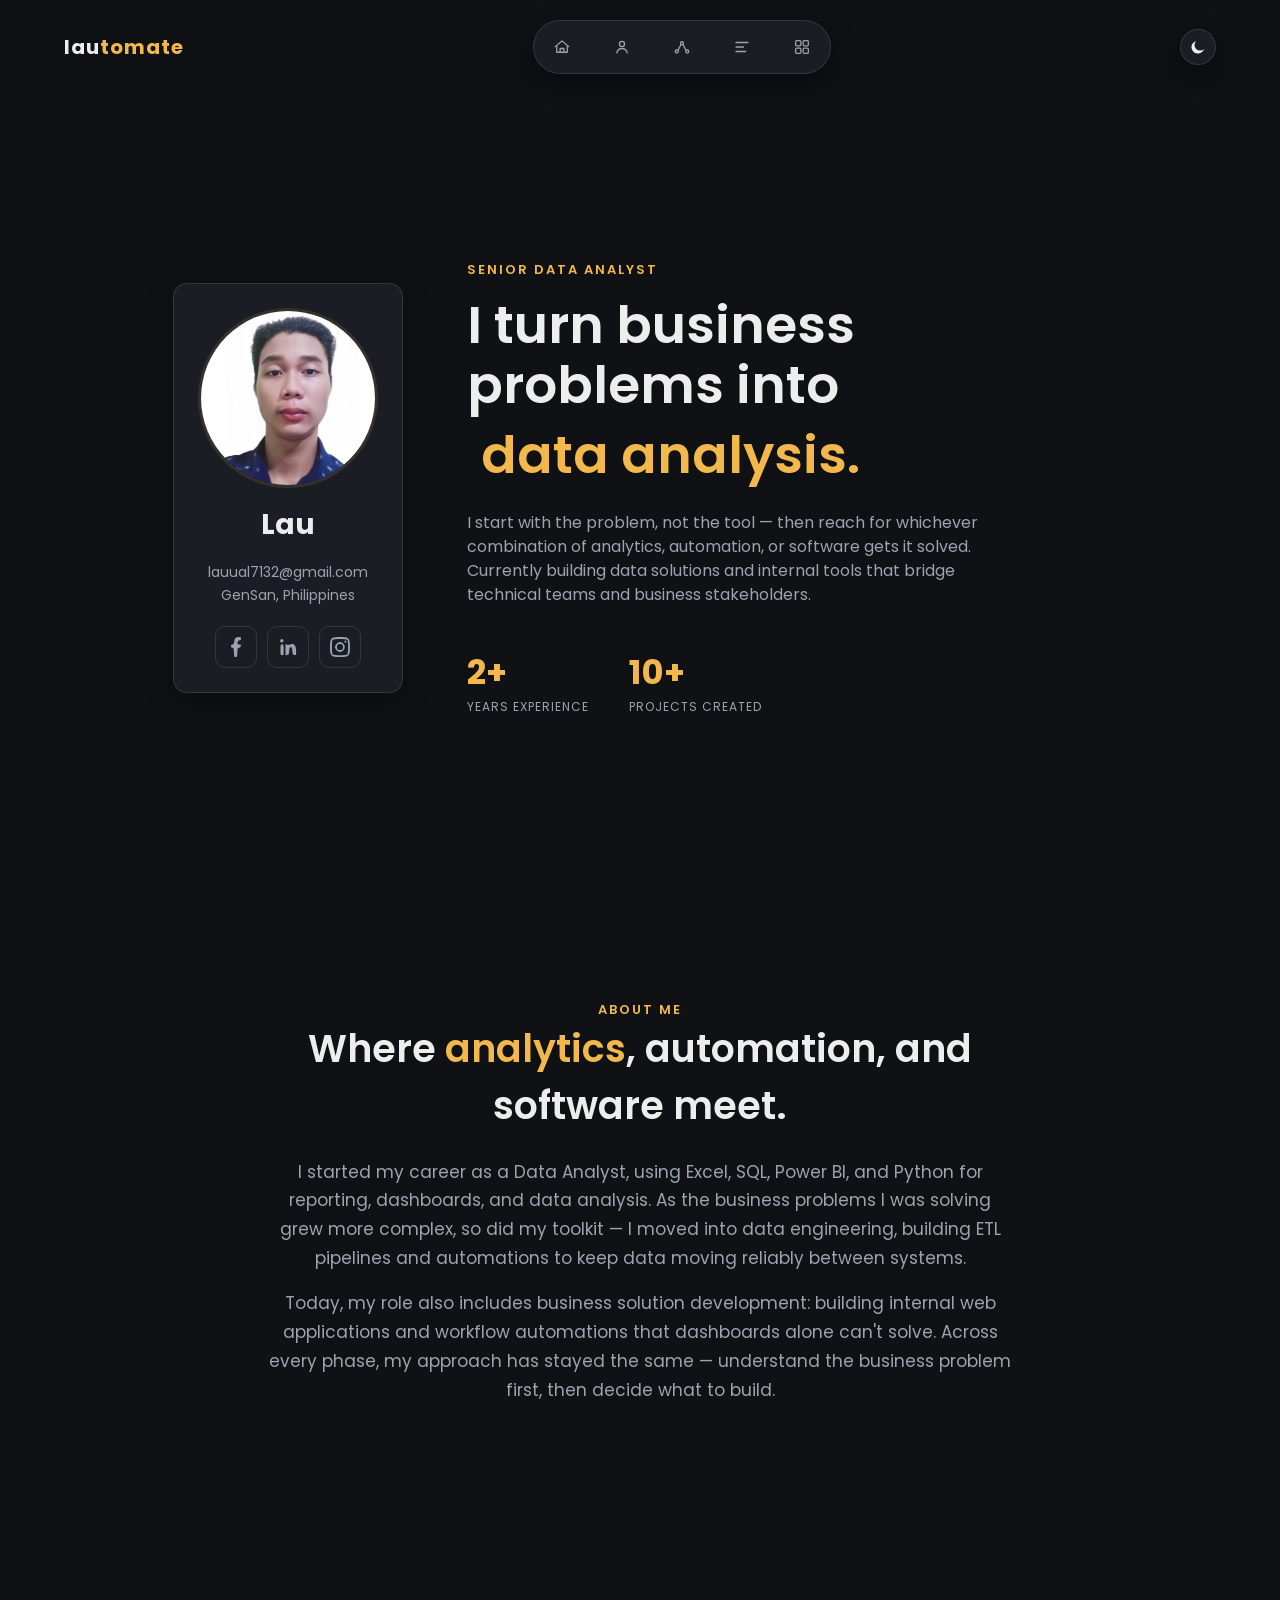
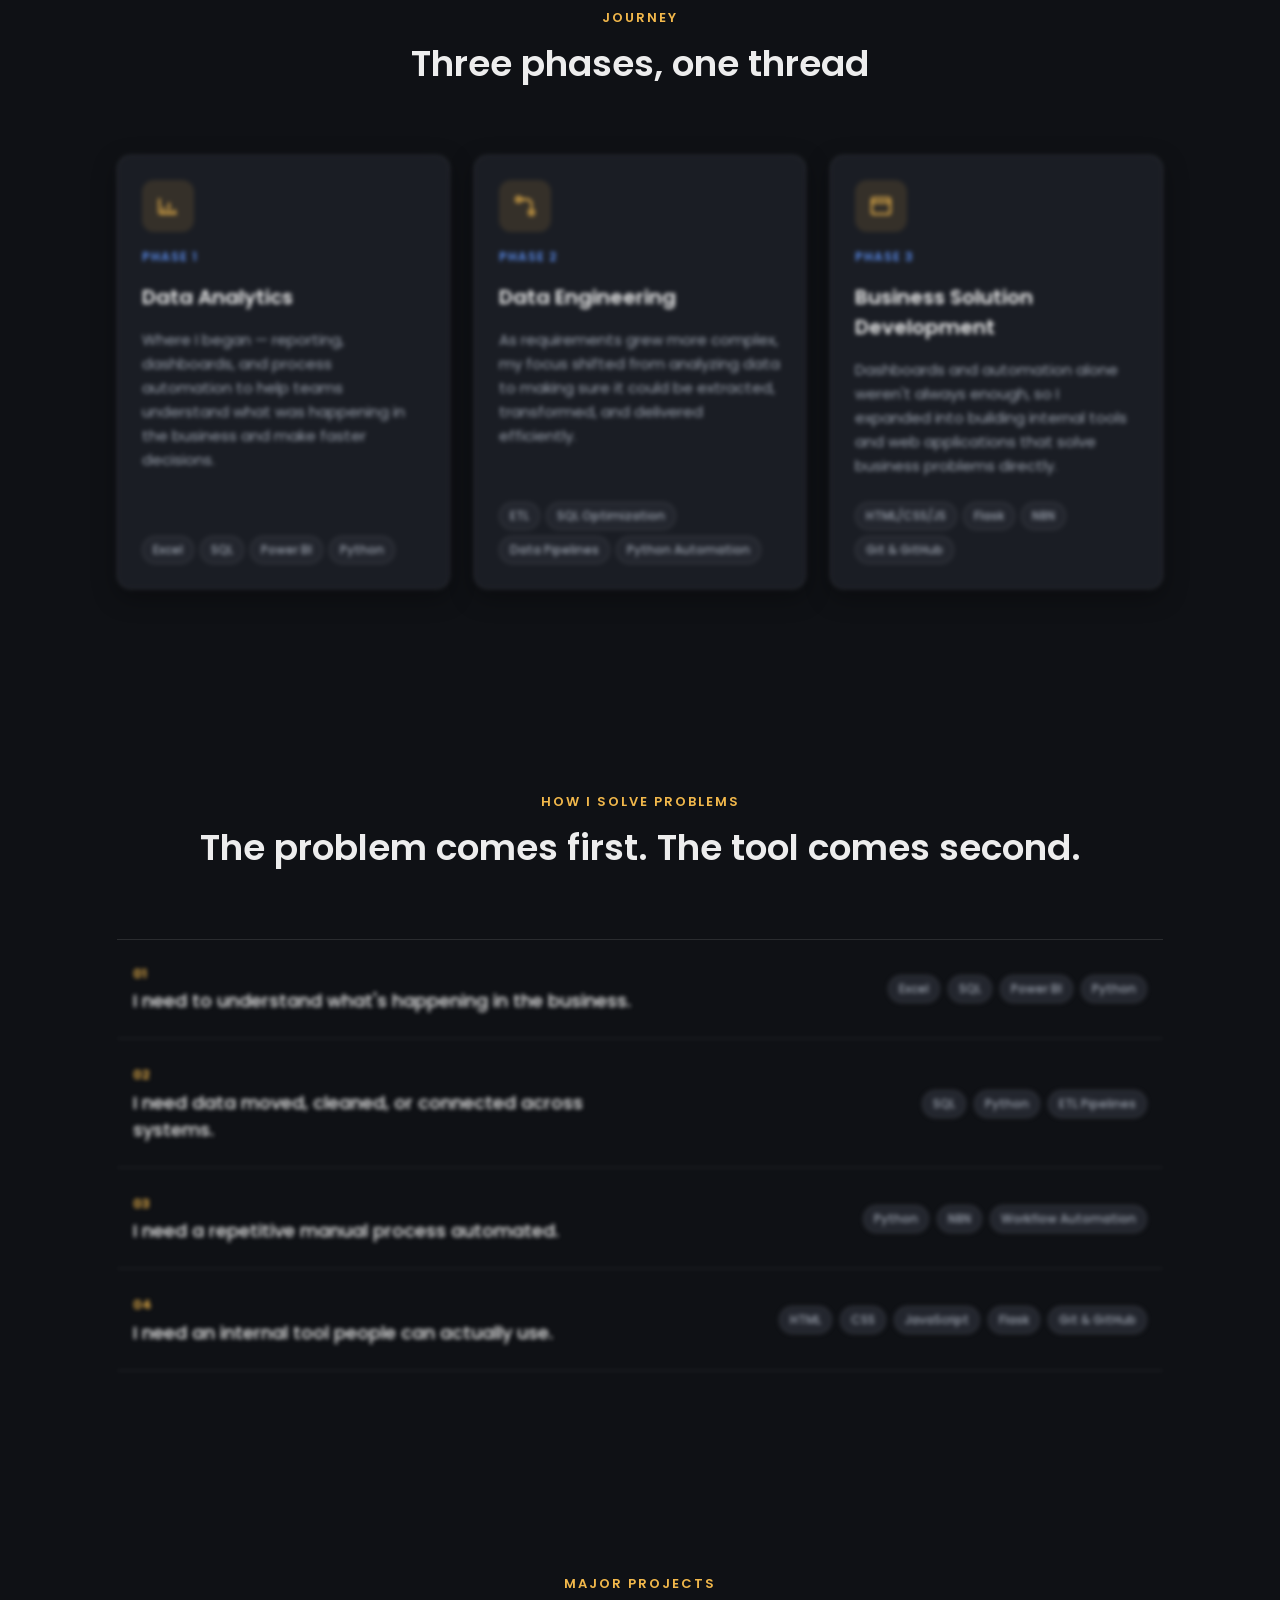
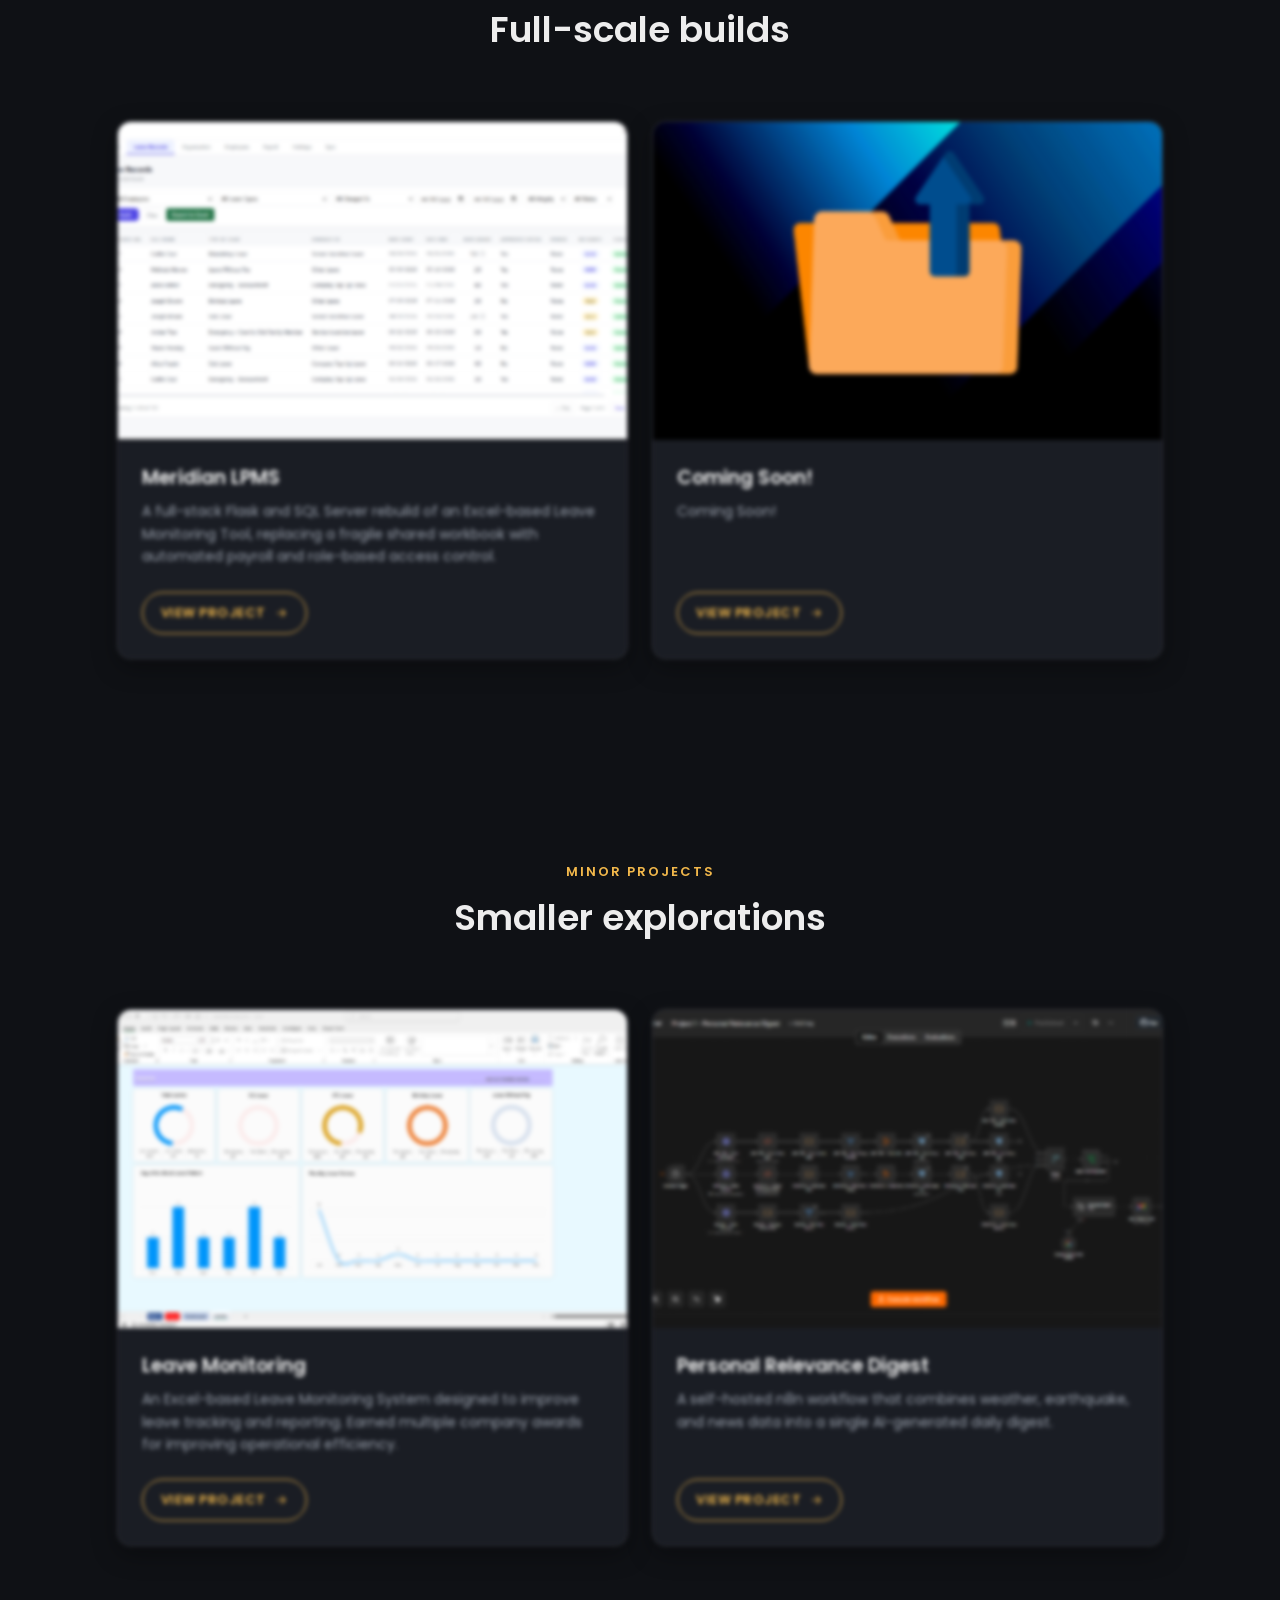
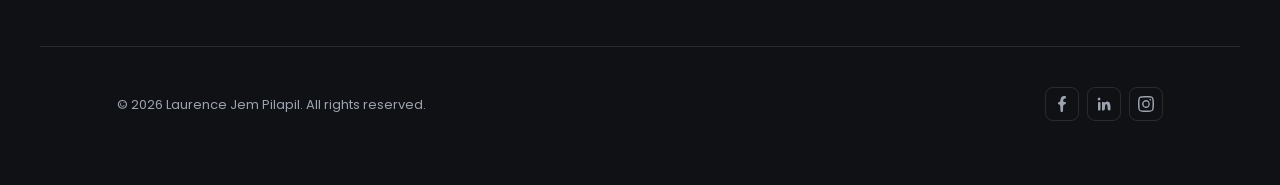
==== commit 5aa67ffb: "Add Meridian LPMS project, multi-item media galleries, and project section reorg Introduces a reusab" ====
--- a/index.html
+++ b/index.html
@@ -252,41 +252,18 @@
             <div class="projects_container">
                 <div class="wrap_project hidden">
                     <div class="thumb">
-                        <img src="src/project1.png" alt="Leave Monitoring System screenshot">
+                        <img src="src/projects/meridian-lpms/project3.png" alt="Meridian LPMS screenshot">
                     </div>
                     <div class="card_body">
-                        <h3>Leave Monitoring</h3>
-                        <p>An Excel-based Leave Monitoring System designed to improve leave tracking and reporting.
-                           Earned multiple company awards for improving operational efficiency.</p>
-                        <button class="view_link" onclick="viewVid('project1')">
+                        <h3>Meridian LPMS</h3>
+                        <p>A full-stack Flask and SQL Server rebuild of an Excel-based Leave Monitoring Tool,
+                            replacing a fragile shared workbook with automated payroll and role-based access control.</p>
+                        <button class="view_link" onclick="viewVid('project3')">
                             View project
                             <svg viewBox="0 0 24 24"><path d="M5 12h14M13 6l6 6-6 6"/></svg>
                         </button>
                     </div>
                 </div>
-                <div class="wrap_project hidden">
-                    <div class="thumb">
-                        <img src="src/project2.png" alt="Coming soon!">
-                    </div>
-                    <div class="card_body">
-                        <h3>Personal Relevance Digest</h3>
-                        <p>A self-hosted n8n workflow that combines weather, earthquake, and news data into a 
-                            single AI-generated daily digest.</p>
-                        <button class="view_link" onclick="viewVid('project2')">
-                            View project
-                            <svg viewBox="0 0 24 24"><path d="M5 12h14M13 6l6 6-6 6"/></svg>
-                        </button>
-                    </div>
-                </div>
-            </div>
-        </section>
-
-        <section class="section5" id="section6">
-            <div class="section_heading">
-                <span class="eyebrow">Minor Projects</span>
-                <h2>Smaller explorations</h2>
-            </div>
-            <div class="projects_container">
                 <div class="wrap_project hidden">
                     <div class="thumb"><img src="src/placeholder.png" alt="Coming Soon!"></div>
                     <div class="card_body">
@@ -298,34 +275,38 @@
                         </button>
                     </div>
                 </div>
+            </div>
+        </section>
+
+        <section class="section5" id="section6">
+            <div class="section_heading">
+                <span class="eyebrow">Minor Projects</span>
+                <h2>Smaller explorations</h2>
+            </div>
+            <div class="projects_container">
                 <div class="wrap_project hidden">
-                    <div class="thumb"><img src="src/placeholder.png" alt="Coming Soon!"></div>
+                    <div class="thumb">
+                        <img src="src/projects/leave_monitoring/project1.png" alt="Leave Monitoring System screenshot">
+                    </div>
                     <div class="card_body">
-                        <h3>Coming Soon!</h3>
-                        <p>Coming Soon!</p>
-                        <button class="view_link" onclick="viewVid('cc')">
+                        <h3>Leave Monitoring</h3>
+                        <p>An Excel-based Leave Monitoring System designed to improve leave tracking and reporting.
+                           Earned multiple company awards for improving operational efficiency.</p>
+                        <button class="view_link" onclick="viewVid('project1')">
                             View project
                             <svg viewBox="0 0 24 24"><path d="M5 12h14M13 6l6 6-6 6"/></svg>
                         </button>
                     </div>
                 </div>
                 <div class="wrap_project hidden">
-                    <div class="thumb"><img src="src/placeholder.png" alt="Coming Soon!"></div>
+                    <div class="thumb">
+                        <img src="src/projects/personal_relevance_digest/project2.png" alt="Coming soon!">
+                    </div>
                     <div class="card_body">
-                        <h3>Coming Soon!</h3>
-                        <p>Coming Soon!</p>
-                        <button class="view_link" onclick="viewVid('ai')">
-                            View project
-                            <svg viewBox="0 0 24 24"><path d="M5 12h14M13 6l6 6-6 6"/></svg>
-                        </button>
-                    </div>
-                </div>
-                <div class="wrap_project hidden">
-                    <div class="thumb"><img src="src/placeholder.png" alt="Coming Soon!"></div>
-                    <div class="card_body">
-                        <h3>Coming Soon!</h3>
-                        <p>Coming Soon!</p>
-                        <button class="view_link" onclick="viewVid('bm')">
+                        <h3>Personal Relevance Digest</h3>
+                        <p>A self-hosted n8n workflow that combines weather, earthquake, and news data into a
+                            single AI-generated daily digest.</p>
+                        <button class="view_link" onclick="viewVid('project2')">
                             View project
                             <svg viewBox="0 0 24 24"><path d="M5 12h14M13 6l6 6-6 6"/></svg>
                         </button>
--- a/styles/style.css
+++ b/styles/style.css
@@ -601,6 +601,20 @@
     flex: 1;
 }
 
+.category_pill {
+    align-self: flex-start;
+    display: inline-flex;
+    font-size: 11px;
+    font-weight: 600;
+    text-transform: uppercase;
+    letter-spacing: 0.4px;
+    padding: 3px 10px;
+    border-radius: 100px;
+    background: var(--accent-2-soft);
+    border: 1px solid var(--accent-2);
+    color: var(--accent-2);
+}
+
 .wrap_project h3 {
     font-size: 19px;
     font-weight: 600;
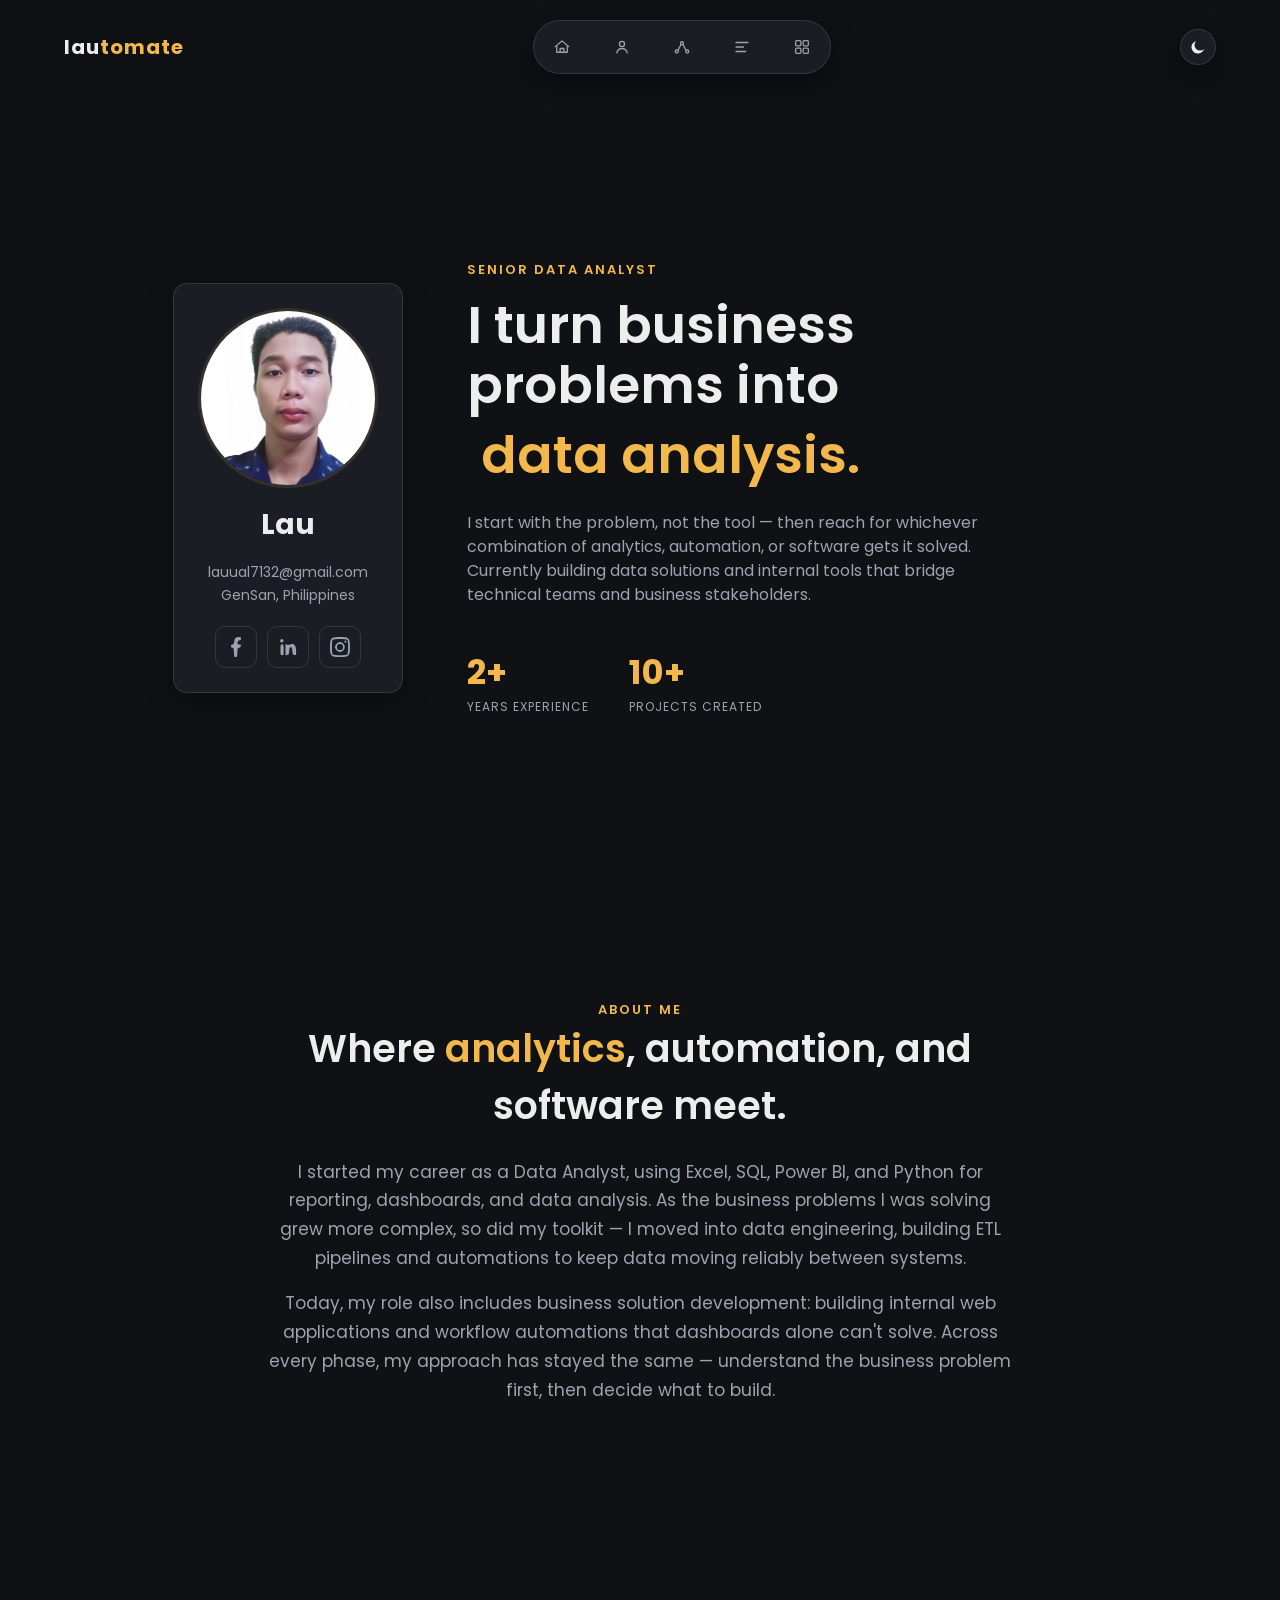
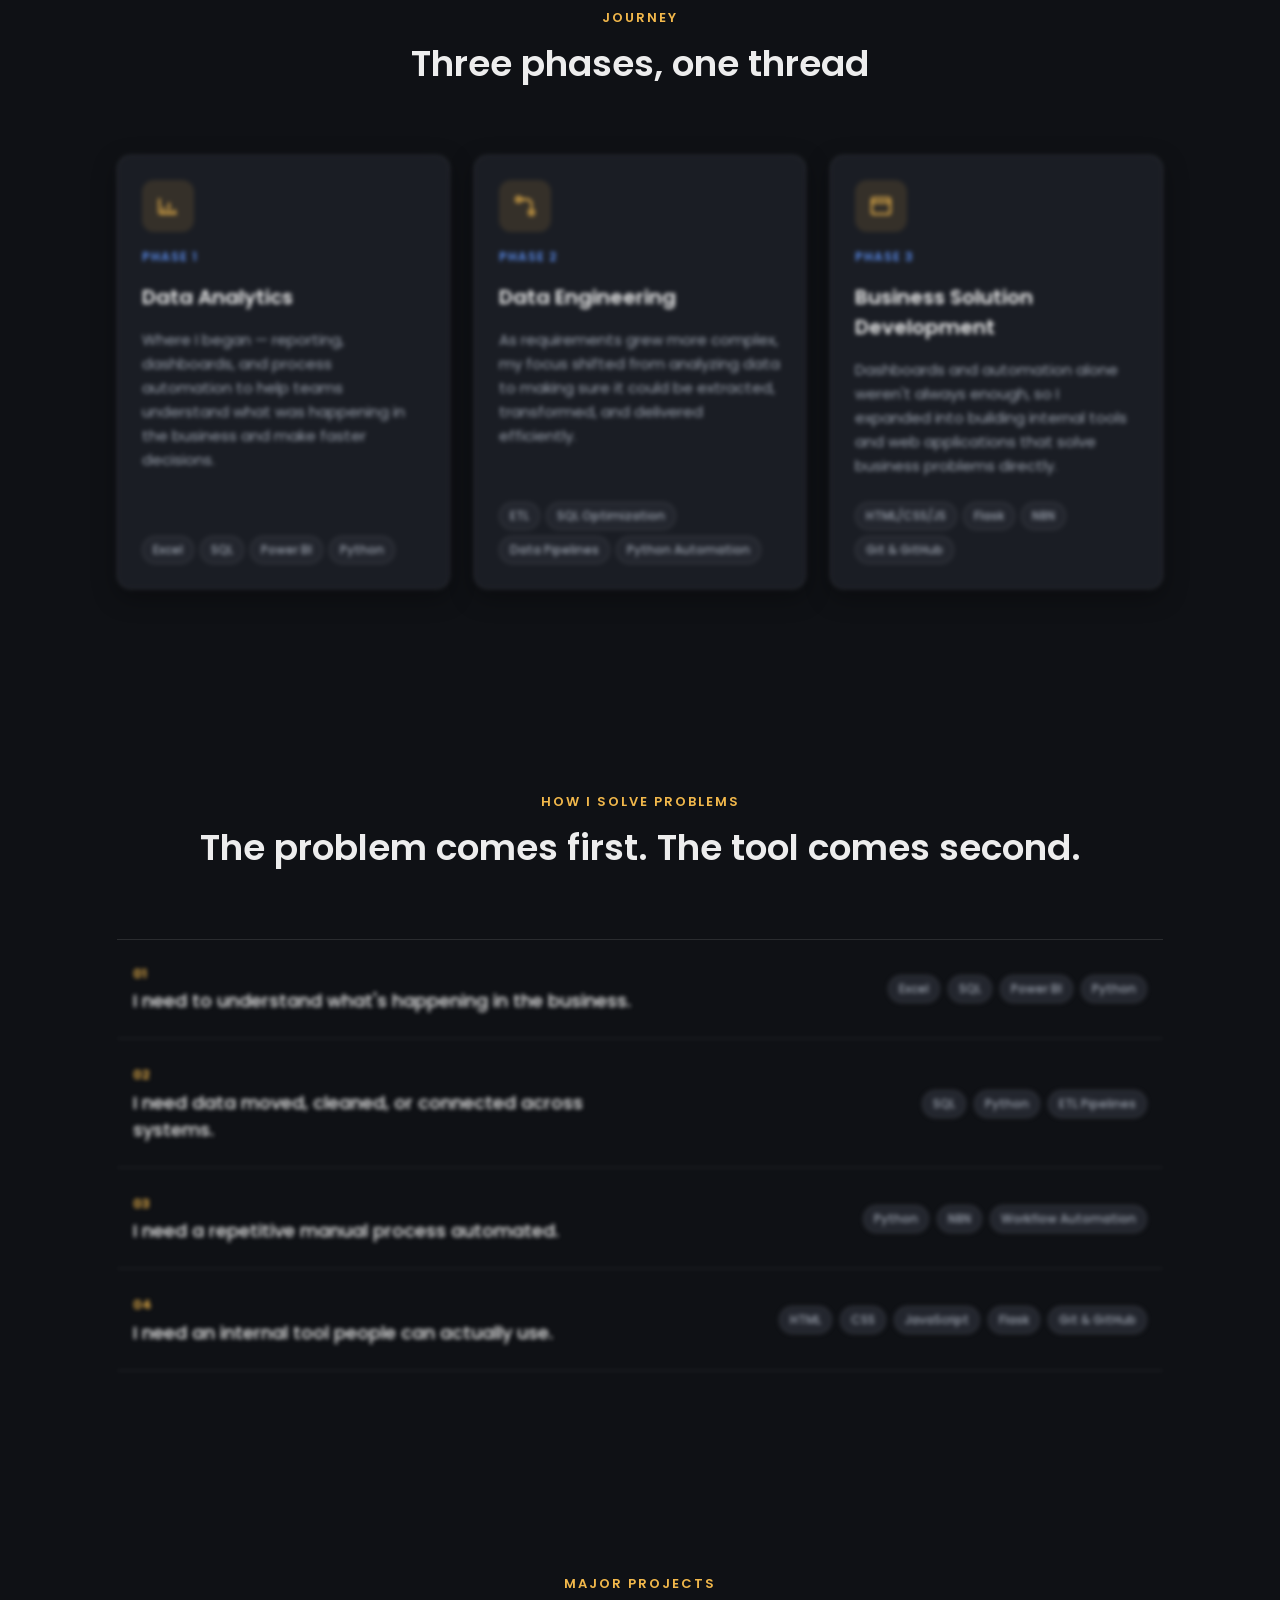
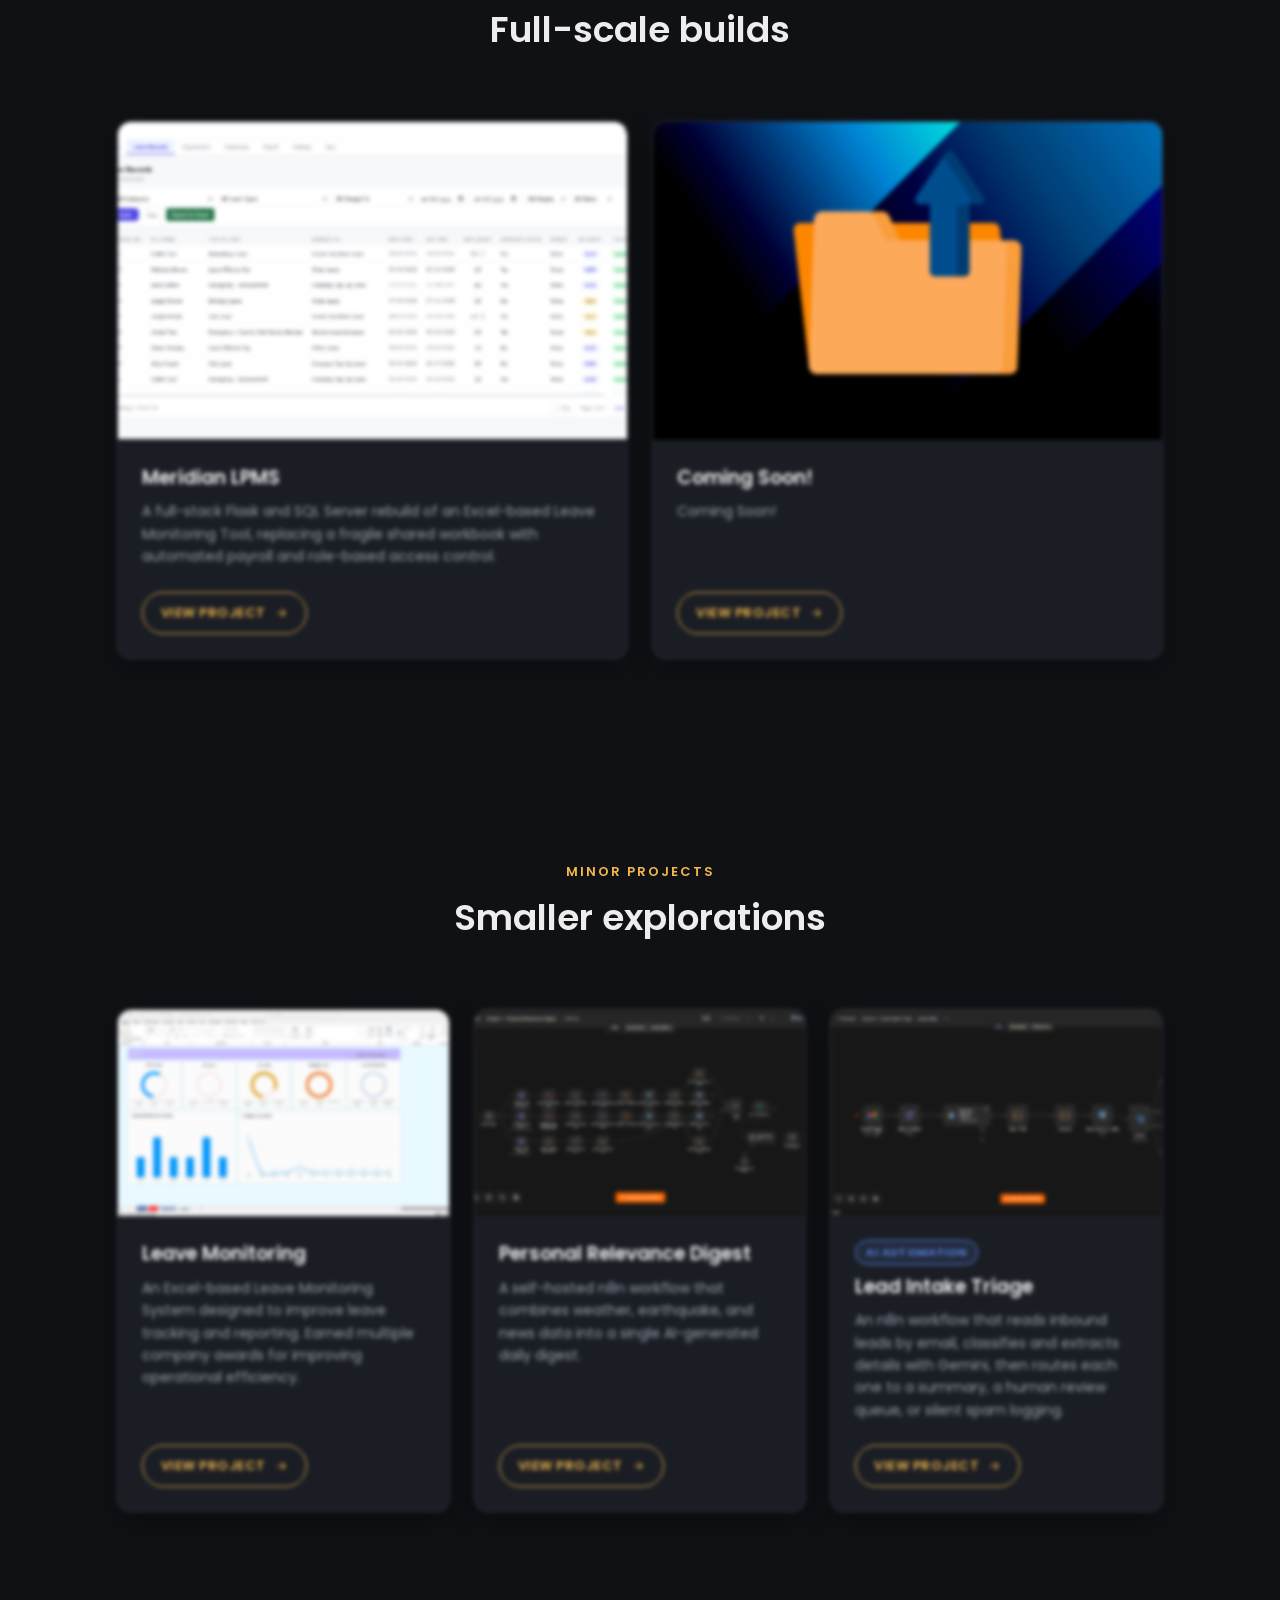
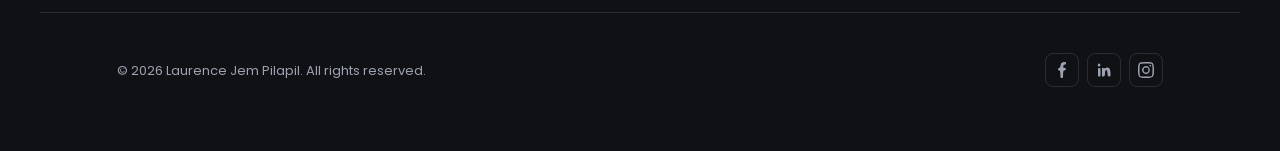
==== commit 8fa0dd44: "Add Lead Intake Triage project and rename Meridian LPMS asset folder Ships the first AI Automation p" ====
--- a/index.html
+++ b/index.html
@@ -252,7 +252,7 @@
             <div class="projects_container">
                 <div class="wrap_project hidden">
                     <div class="thumb">
-                        <img src="src/projects/meridian-lpms/project3.png" alt="Meridian LPMS screenshot">
+                        <img src="src/projects/meridian_lpms/project3.png" alt="Meridian LPMS screenshot">
                     </div>
                     <div class="card_body">
                         <h3>Meridian LPMS</h3>
@@ -307,6 +307,21 @@
                         <p>A self-hosted n8n workflow that combines weather, earthquake, and news data into a
                             single AI-generated daily digest.</p>
                         <button class="view_link" onclick="viewVid('project2')">
+                            View project
+                            <svg viewBox="0 0 24 24"><path d="M5 12h14M13 6l6 6-6 6"/></svg>
+                        </button>
+                    </div>
+                </div>
+                <div class="wrap_project hidden">
+                    <div class="thumb">
+                        <img src="src/projects/lead_intake_triage/project4.png" alt="Lead Intake Triage screenshot">
+                    </div>
+                    <div class="card_body">
+                        <span class="category_pill">AI Automation</span>
+                        <h3>Lead Intake Triage</h3>
+                        <p>An n8n workflow that reads inbound leads by email, classifies and extracts details
+                            with Gemini, then routes each one to a summary, a human review queue, or silent spam logging.</p>
+                        <button class="view_link" onclick="viewVid('project4')">
                             View project
                             <svg viewBox="0 0 24 24"><path d="M5 12h14M13 6l6 6-6 6"/></svg>
                         </button>
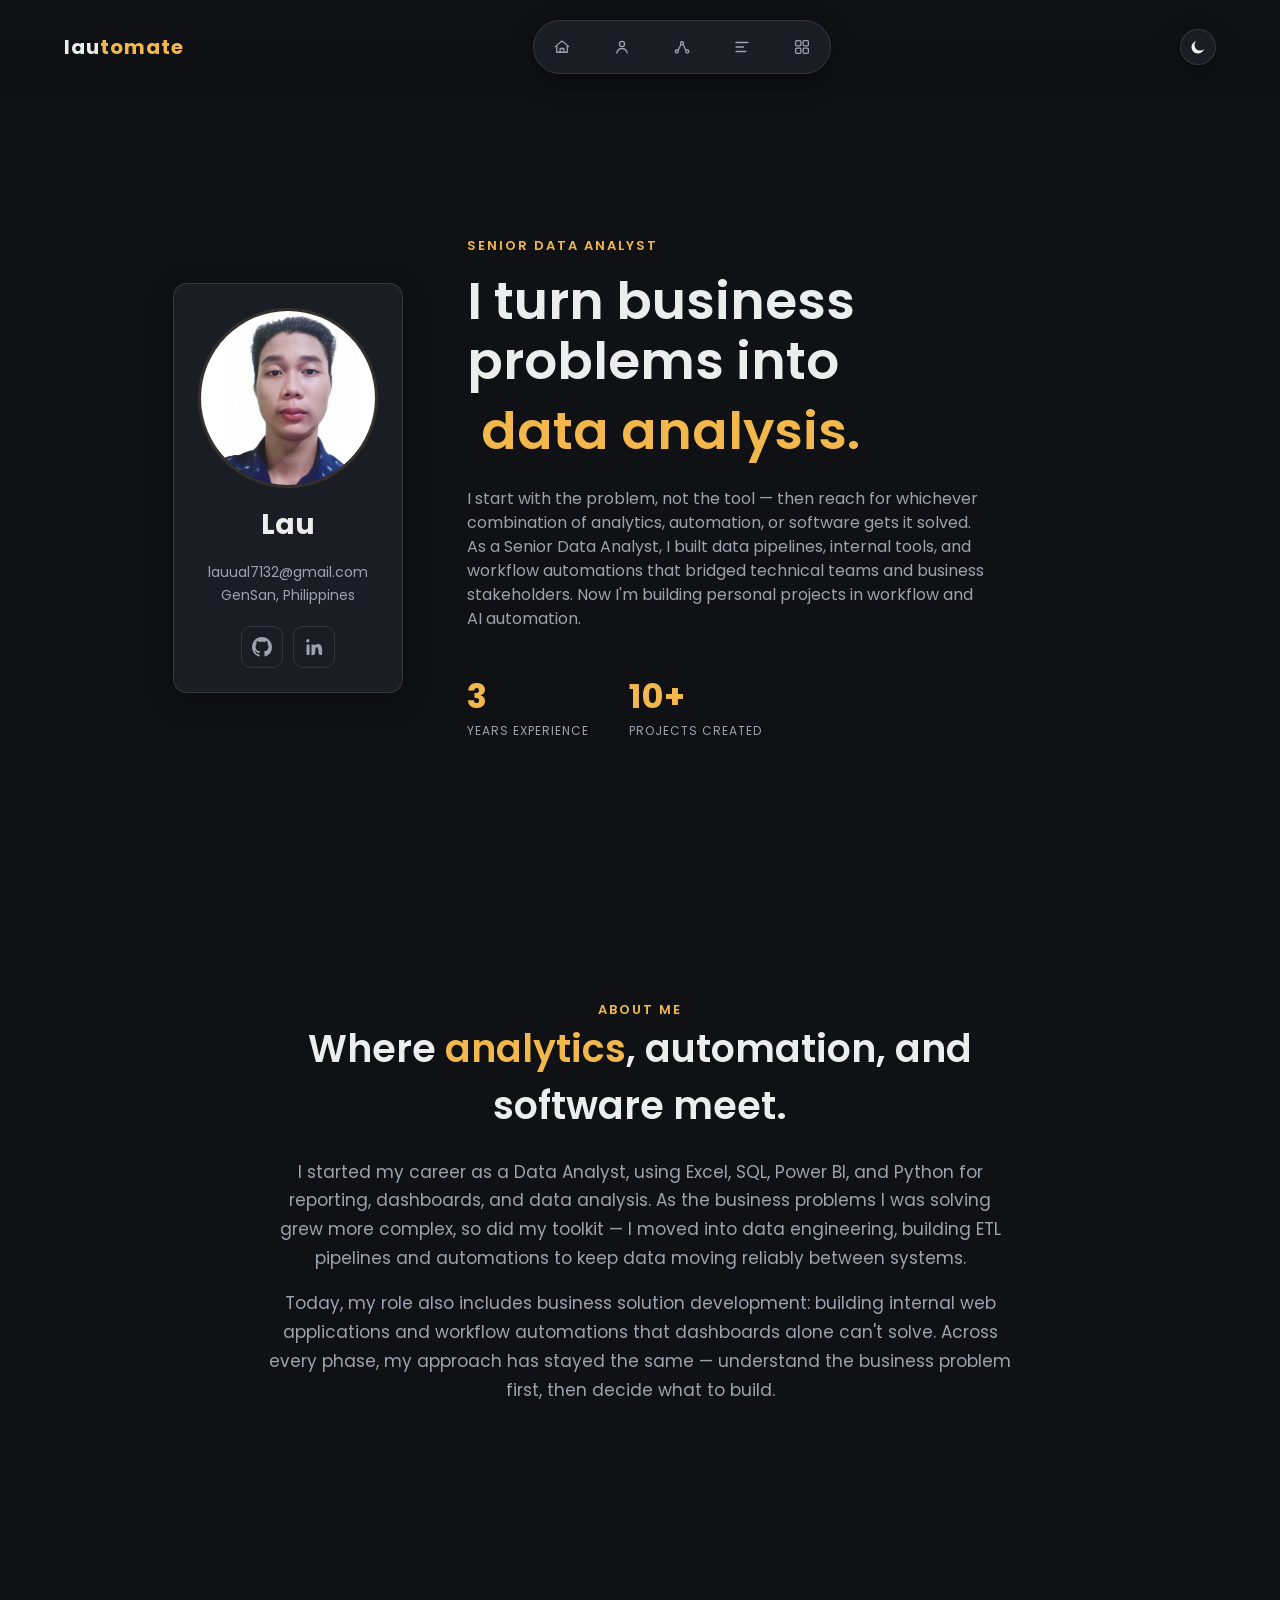
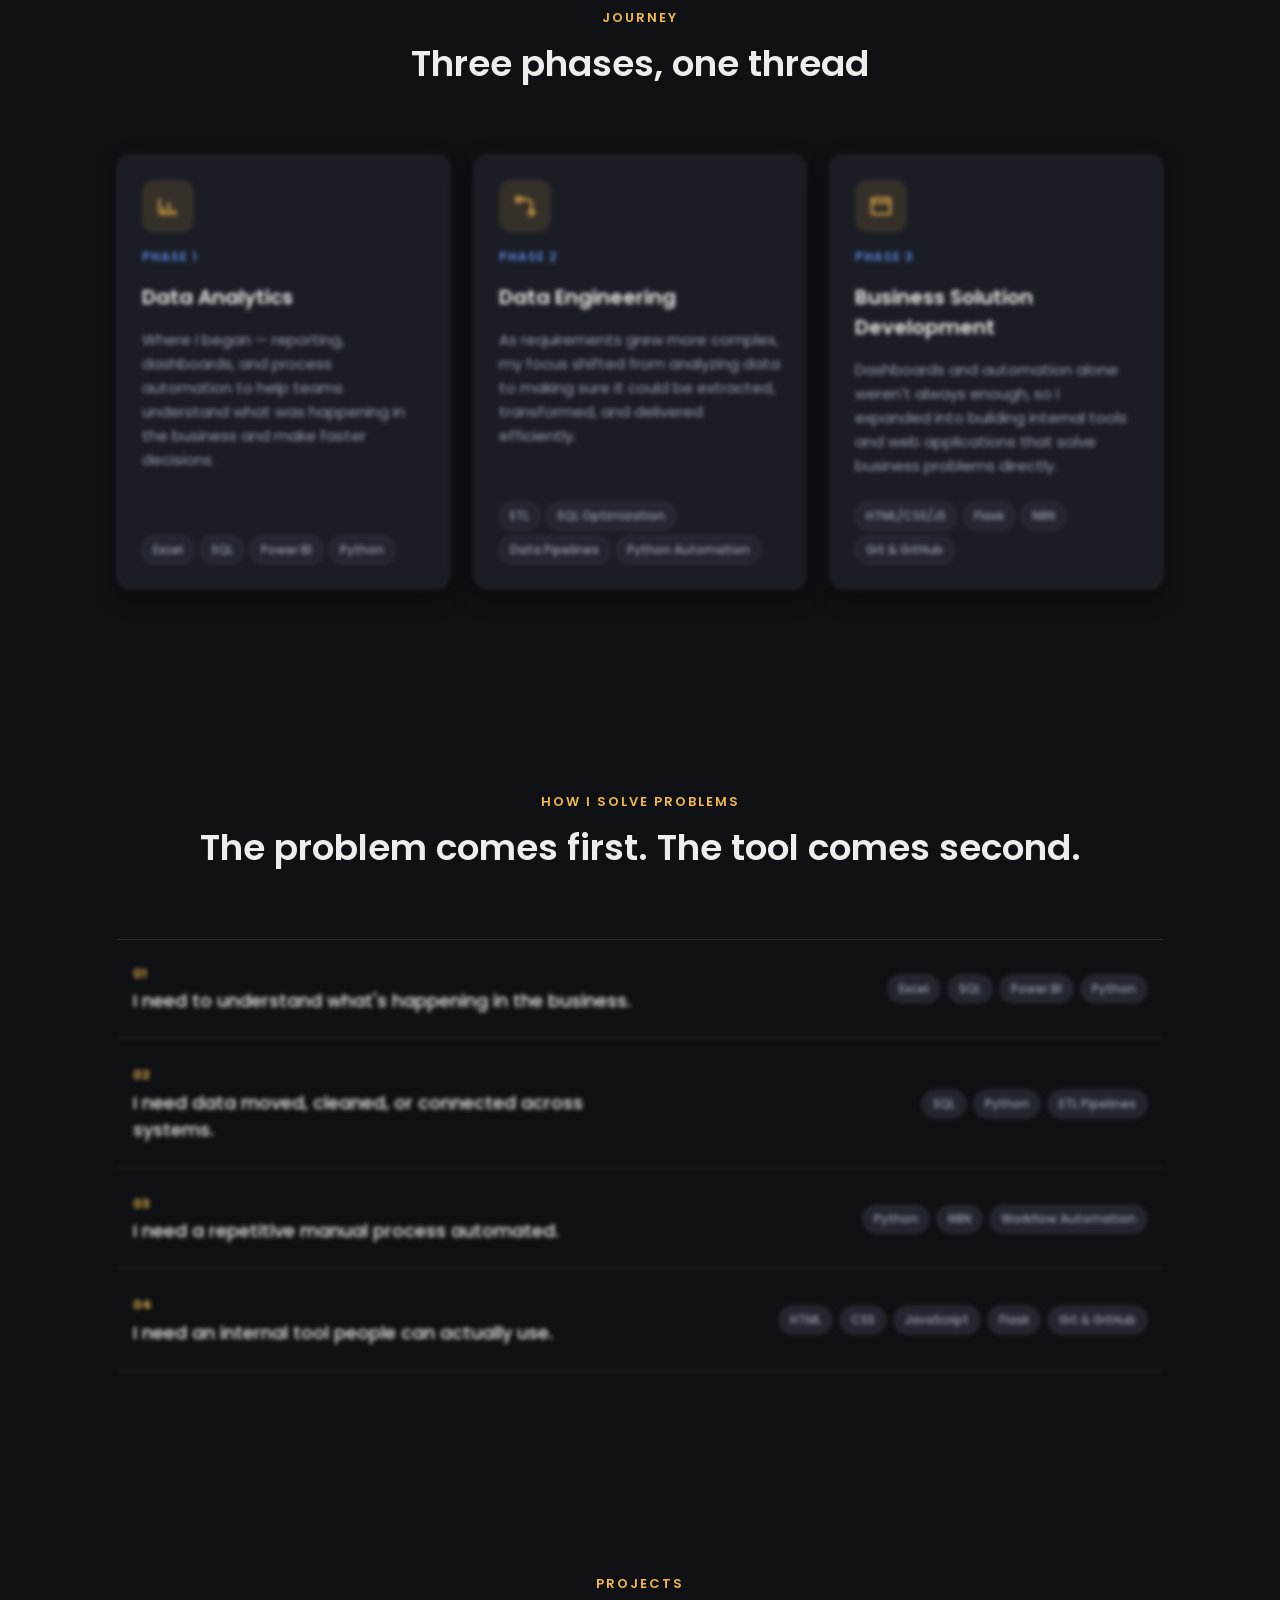
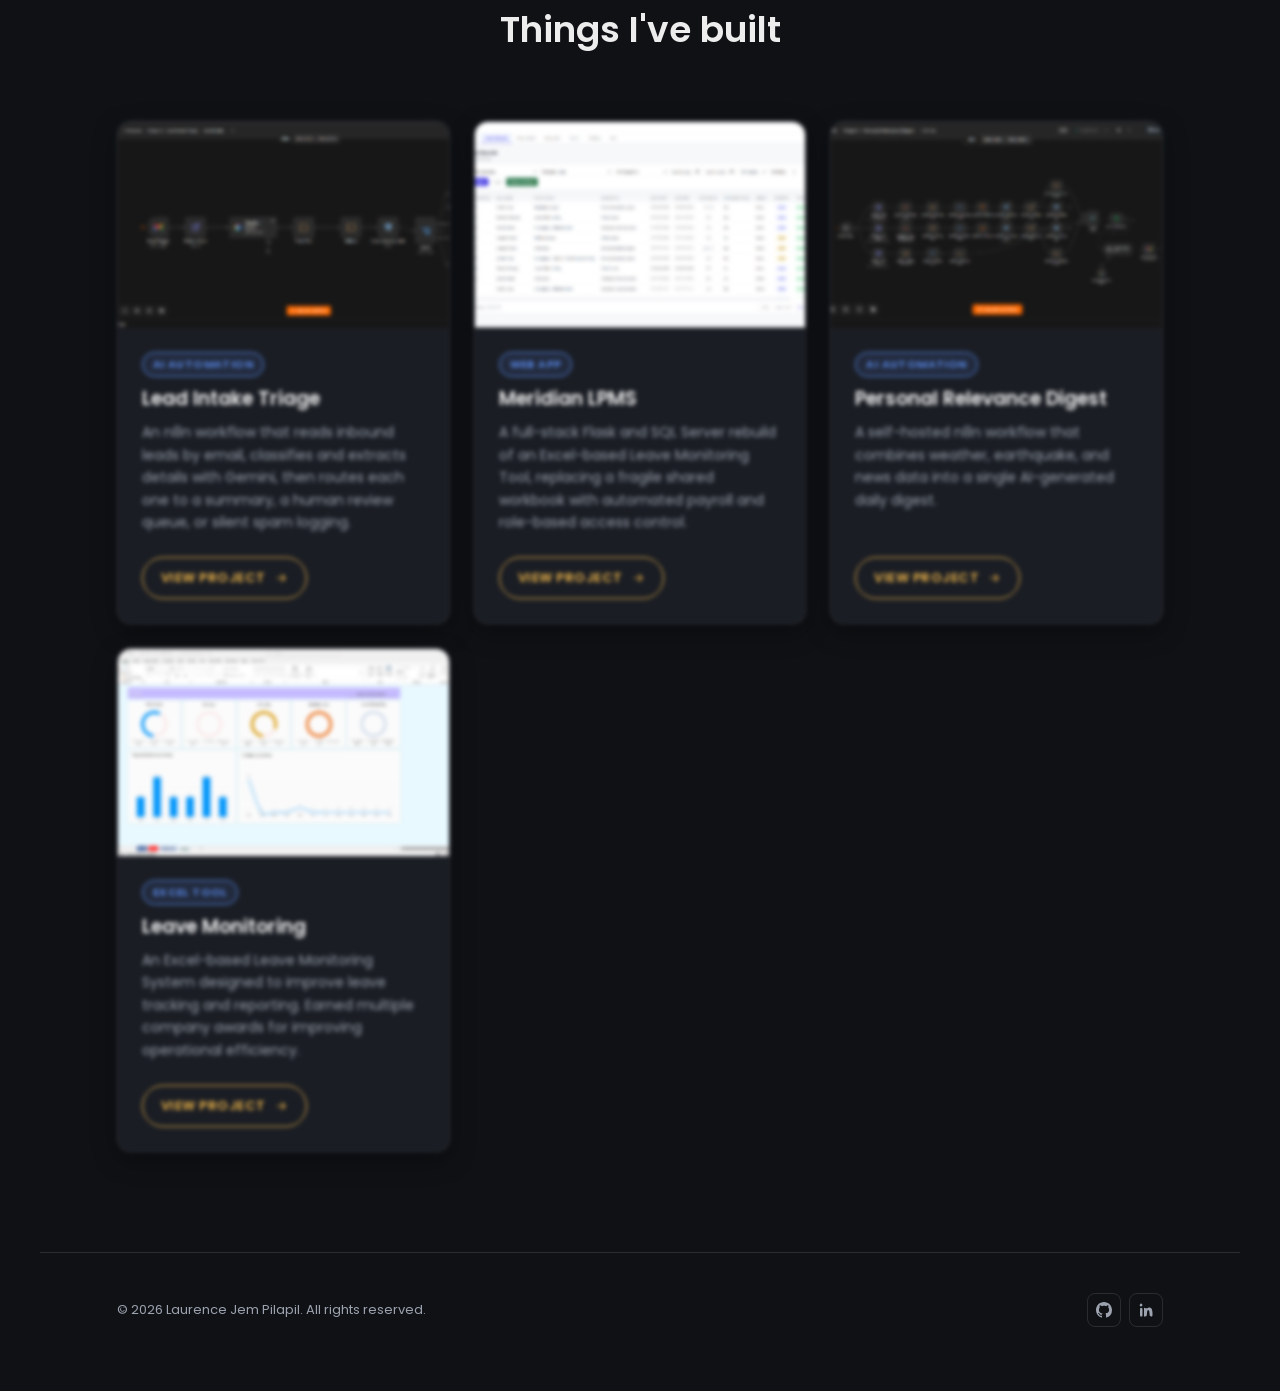
==== commit 0c3e790e: "Portfolio fixes: GitHub link, merged Projects section, stale copy - Years Experience 2+ -> 3 - Hero:" ====
--- a/index.html
+++ b/index.html
@@ -59,14 +59,11 @@
                     <p>GenSan, Philippines</p>
                 </div>
                 <div class="socials">
-                    <a href="https://www.facebook.com/laurencejem.galenopilapil/" target="_blank" rel="noopener" aria-label="Facebook">
-                        <span class="icon_mask icon_facebook"></span>
+                    <a href="https://github.com/Lautomate" target="_blank" rel="noopener" aria-label="GitHub">
+                        <span class="icon_mask icon_github"></span>
                     </a>
                     <a href="https://www.linkedin.com/in/laurence-jem-pilapil-374a35271" target="_blank" rel="noopener" aria-label="LinkedIn">
                         <span class="icon_mask icon_linkedin"></span>
-                    </a>
-                    <a href="#" aria-label="Instagram (link coming soon)">
-                        <span class="icon_mask icon_instagram"></span>
                     </a>
                 </div>
             </div>
@@ -87,12 +84,13 @@
                 </h2>
                 <p class="hero_sub">
                     I start with the problem, not the tool — then reach for whichever combination of analytics,
-                    automation, or software gets it solved. Currently building data solutions and internal
-                    tools that bridge technical teams and business stakeholders.
+                    automation, or software gets it solved. As a Senior Data Analyst, I built data pipelines,
+                    internal tools, and workflow automations that bridged technical teams and business
+                    stakeholders. Now I'm building personal projects in workflow and AI automation.
                 </p>
                 <div class="hero_stats">
                     <div class="stat">
-                        <h2>2+</h2>
+                        <h2>3</h2>
                         <p>Years Experience</p>
                     </div>
                     <div class="stat">
@@ -246,73 +244,11 @@
 
         <section class="section5" id="section5">
             <div class="section_heading">
-                <span class="eyebrow">Major Projects</span>
-                <h2>Full-scale builds</h2>
+                <span class="eyebrow">Projects</span>
+                <h2>Things I've built</h2>
             </div>
             <div class="projects_container">
-                <div class="wrap_project hidden">
-                    <div class="thumb">
-                        <img src="src/projects/meridian_lpms/project3.png" alt="Meridian LPMS screenshot">
-                    </div>
-                    <div class="card_body">
-                        <h3>Meridian LPMS</h3>
-                        <p>A full-stack Flask and SQL Server rebuild of an Excel-based Leave Monitoring Tool,
-                            replacing a fragile shared workbook with automated payroll and role-based access control.</p>
-                        <button class="view_link" onclick="viewVid('project3')">
-                            View project
-                            <svg viewBox="0 0 24 24"><path d="M5 12h14M13 6l6 6-6 6"/></svg>
-                        </button>
-                    </div>
-                </div>
-                <div class="wrap_project hidden">
-                    <div class="thumb"><img src="src/placeholder.png" alt="Coming Soon!"></div>
-                    <div class="card_body">
-                        <h3>Coming Soon!</h3>
-                        <p>Coming Soon!</p>
-                        <button class="view_link" onclick="viewVid('pf')">
-                            View project
-                            <svg viewBox="0 0 24 24"><path d="M5 12h14M13 6l6 6-6 6"/></svg>
-                        </button>
-                    </div>
-                </div>
-            </div>
-        </section>
-
-        <section class="section5" id="section6">
-            <div class="section_heading">
-                <span class="eyebrow">Minor Projects</span>
-                <h2>Smaller explorations</h2>
-            </div>
-            <div class="projects_container">
-                <div class="wrap_project hidden">
-                    <div class="thumb">
-                        <img src="src/projects/leave_monitoring/project1.png" alt="Leave Monitoring System screenshot">
-                    </div>
-                    <div class="card_body">
-                        <h3>Leave Monitoring</h3>
-                        <p>An Excel-based Leave Monitoring System designed to improve leave tracking and reporting.
-                           Earned multiple company awards for improving operational efficiency.</p>
-                        <button class="view_link" onclick="viewVid('project1')">
-                            View project
-                            <svg viewBox="0 0 24 24"><path d="M5 12h14M13 6l6 6-6 6"/></svg>
-                        </button>
-                    </div>
-                </div>
-                <div class="wrap_project hidden">
-                    <div class="thumb">
-                        <img src="src/projects/personal_relevance_digest/project2.png" alt="Coming soon!">
-                    </div>
-                    <div class="card_body">
-                        <h3>Personal Relevance Digest</h3>
-                        <p>A self-hosted n8n workflow that combines weather, earthquake, and news data into a
-                            single AI-generated daily digest.</p>
-                        <button class="view_link" onclick="viewVid('project2')">
-                            View project
-                            <svg viewBox="0 0 24 24"><path d="M5 12h14M13 6l6 6-6 6"/></svg>
-                        </button>
-                    </div>
-                </div>
-                <div class="wrap_project hidden">
+                <div class="wrap_project hidden" data-category="ai-automation">
                     <div class="thumb">
                         <img src="src/projects/lead_intake_triage/project4.png" alt="Lead Intake Triage screenshot">
                     </div>
@@ -327,6 +263,51 @@
                         </button>
                     </div>
                 </div>
+                <div class="wrap_project hidden" data-category="web-app">
+                    <div class="thumb">
+                        <img src="src/projects/meridian_lpms/project3.png" alt="Meridian LPMS screenshot">
+                    </div>
+                    <div class="card_body">
+                        <span class="category_pill">Web App</span>
+                        <h3>Meridian LPMS</h3>
+                        <p>A full-stack Flask and SQL Server rebuild of an Excel-based Leave Monitoring Tool,
+                            replacing a fragile shared workbook with automated payroll and role-based access control.</p>
+                        <button class="view_link" onclick="viewVid('project3')">
+                            View project
+                            <svg viewBox="0 0 24 24"><path d="M5 12h14M13 6l6 6-6 6"/></svg>
+                        </button>
+                    </div>
+                </div>
+                <div class="wrap_project hidden" data-category="ai-automation">
+                    <div class="thumb">
+                        <img src="src/projects/personal_relevance_digest/project2.png" alt="Personal Relevance Digest screenshot">
+                    </div>
+                    <div class="card_body">
+                        <span class="category_pill">AI Automation</span>
+                        <h3>Personal Relevance Digest</h3>
+                        <p>A self-hosted n8n workflow that combines weather, earthquake, and news data into a
+                            single AI-generated daily digest.</p>
+                        <button class="view_link" onclick="viewVid('project2')">
+                            View project
+                            <svg viewBox="0 0 24 24"><path d="M5 12h14M13 6l6 6-6 6"/></svg>
+                        </button>
+                    </div>
+                </div>
+                <div class="wrap_project hidden" data-category="excel-tool">
+                    <div class="thumb">
+                        <img src="src/projects/leave_monitoring/project1.png" alt="Leave Monitoring System screenshot">
+                    </div>
+                    <div class="card_body">
+                        <span class="category_pill">Excel Tool</span>
+                        <h3>Leave Monitoring</h3>
+                        <p>An Excel-based Leave Monitoring System designed to improve leave tracking and reporting.
+                           Earned multiple company awards for improving operational efficiency.</p>
+                        <button class="view_link" onclick="viewVid('project1')">
+                            View project
+                            <svg viewBox="0 0 24 24"><path d="M5 12h14M13 6l6 6-6 6"/></svg>
+                        </button>
+                    </div>
+                </div>
             </div>
         </section>
     </main>
@@ -334,14 +315,11 @@
     <footer class="site_footer">
         <p>&copy; 2026 Laurence Jem Pilapil. All rights reserved.</p>
         <div class="socials">
-            <a href="https://www.facebook.com/laurencejem.galenopilapil/" target="_blank" rel="noopener" aria-label="Facebook">
-                <span class="icon_mask icon_facebook" style="width:16px;height:16px;"></span>
+            <a href="https://github.com/Lautomate" target="_blank" rel="noopener" aria-label="GitHub">
+                <span class="icon_mask icon_github" style="width:16px;height:16px;"></span>
             </a>
             <a href="https://www.linkedin.com/in/laurence-jem-pilapil-374a35271" target="_blank" rel="noopener" aria-label="LinkedIn">
                 <span class="icon_mask icon_linkedin" style="width:16px;height:16px;"></span>
-            </a>
-            <a href="#" aria-label="Instagram (link coming soon)">
-                <span class="icon_mask icon_instagram" style="width:16px;height:16px;"></span>
             </a>
         </div>
     </footer>
--- a/styles/style.css
+++ b/styles/style.css
@@ -284,9 +284,8 @@
     mask-position: center;
 }
 
-.icon_facebook { -webkit-mask-image: url('../src/facebook.svg'); mask-image: url('../src/facebook.svg'); }
+.icon_github { -webkit-mask-image: url('../src/github.svg'); mask-image: url('../src/github.svg'); }
 .icon_linkedin { -webkit-mask-image: url('../src/linkedin.svg'); mask-image: url('../src/linkedin.svg'); }
-.icon_instagram { -webkit-mask-image: url('../src/instagram.svg'); mask-image: url('../src/instagram.svg'); }
 
 .hero_profile .socials a:hover {
     color: var(--accent);
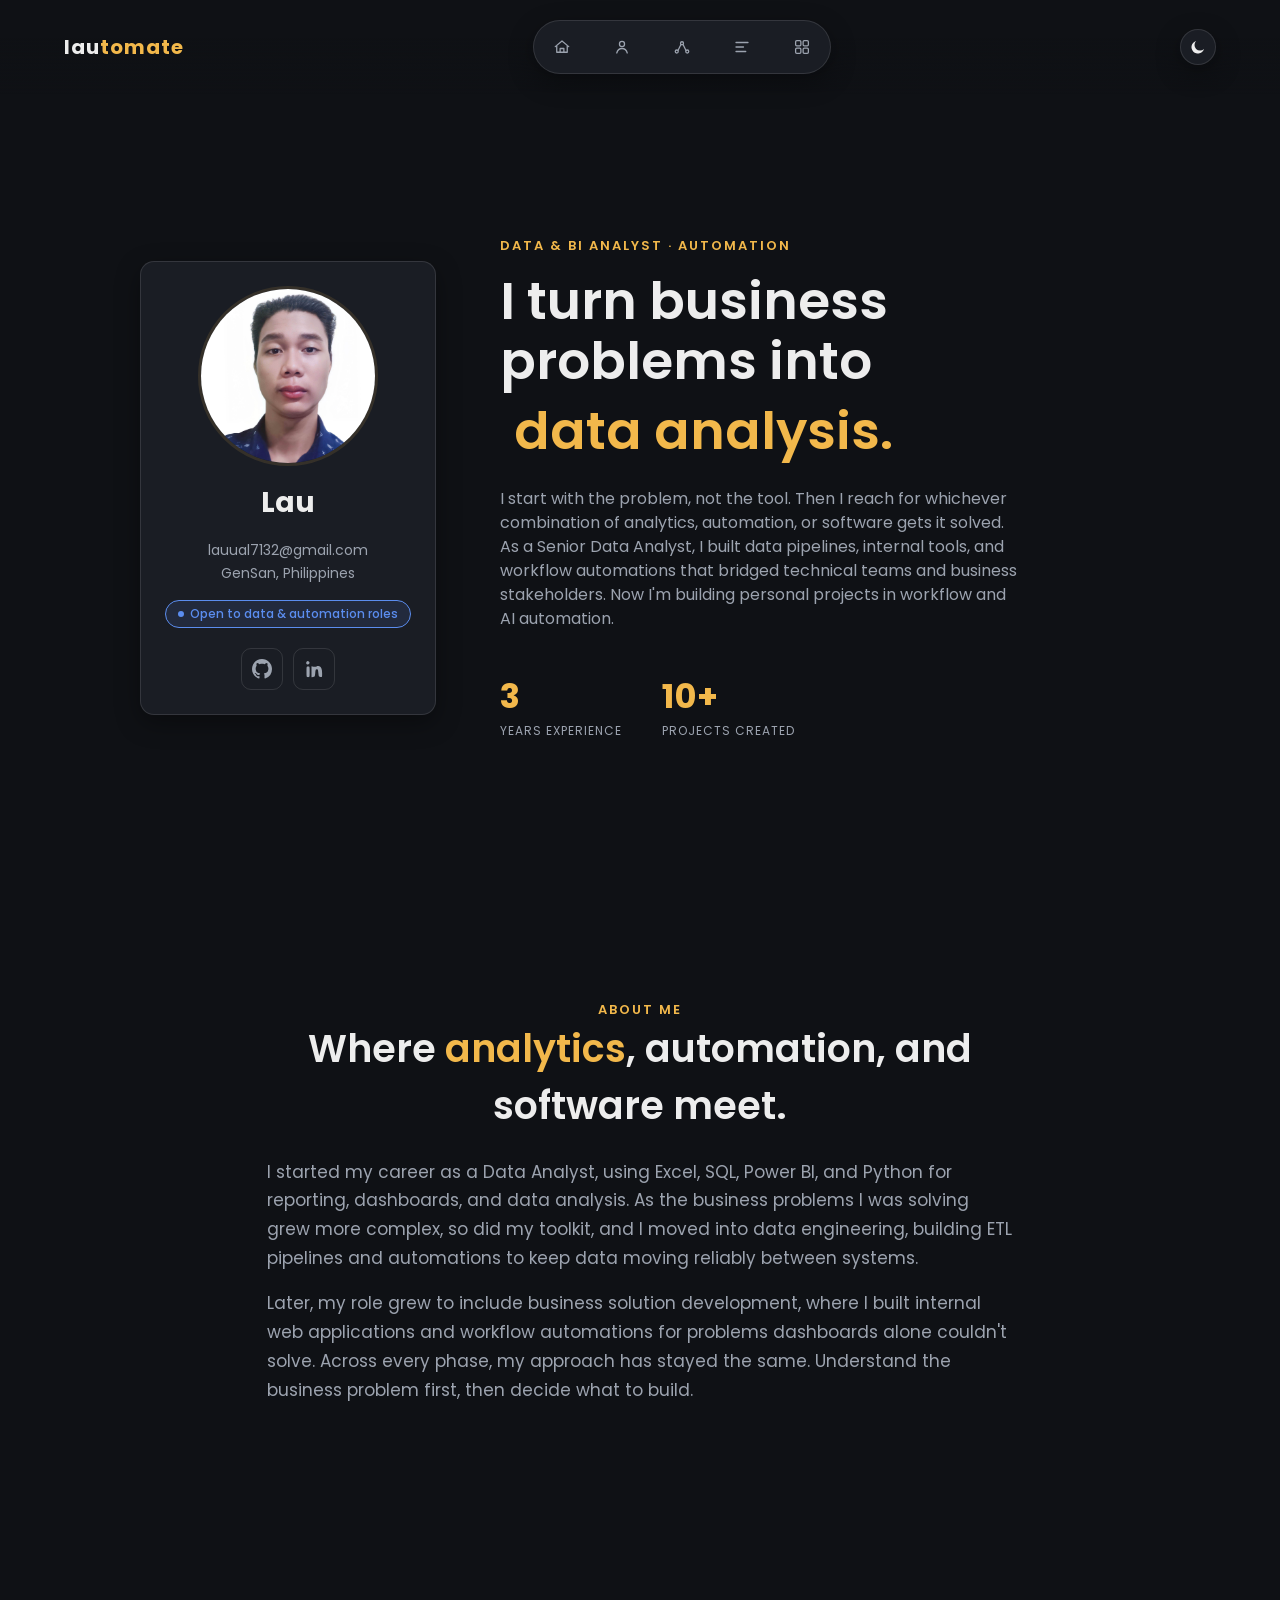
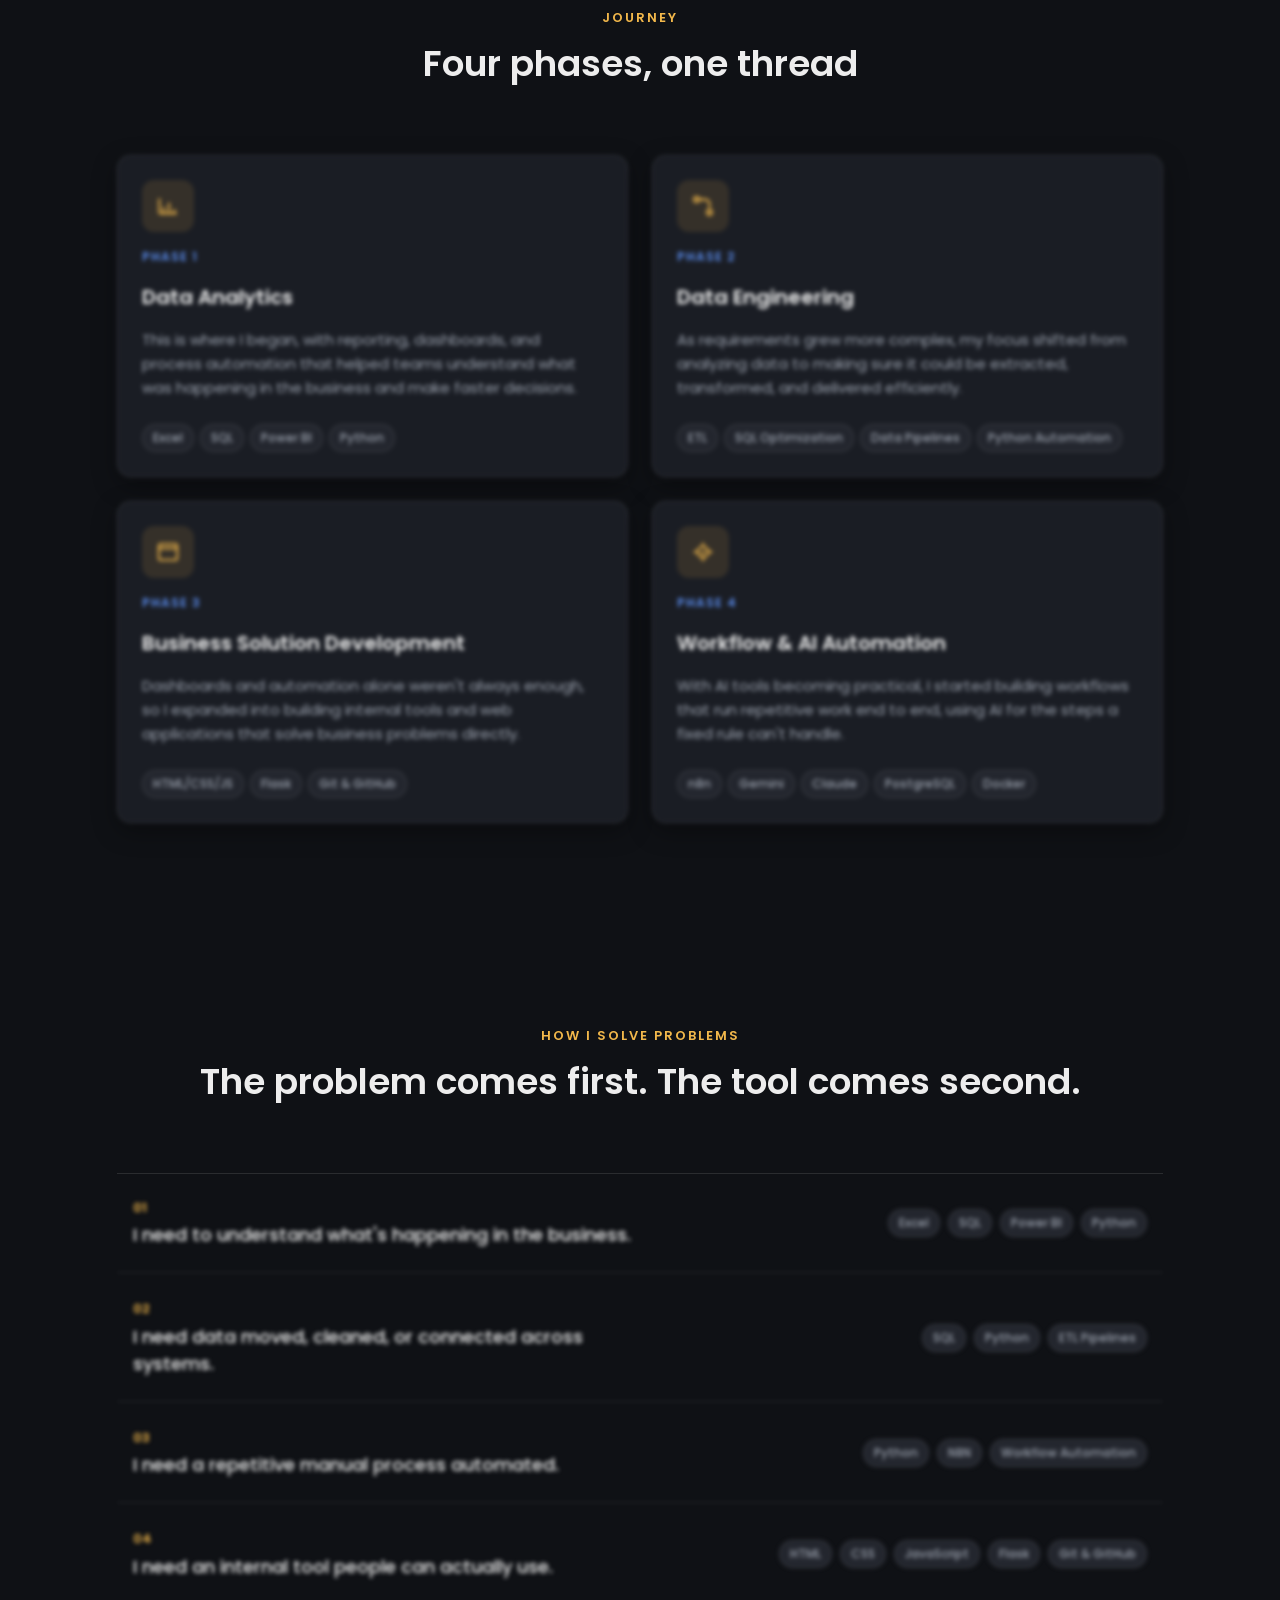
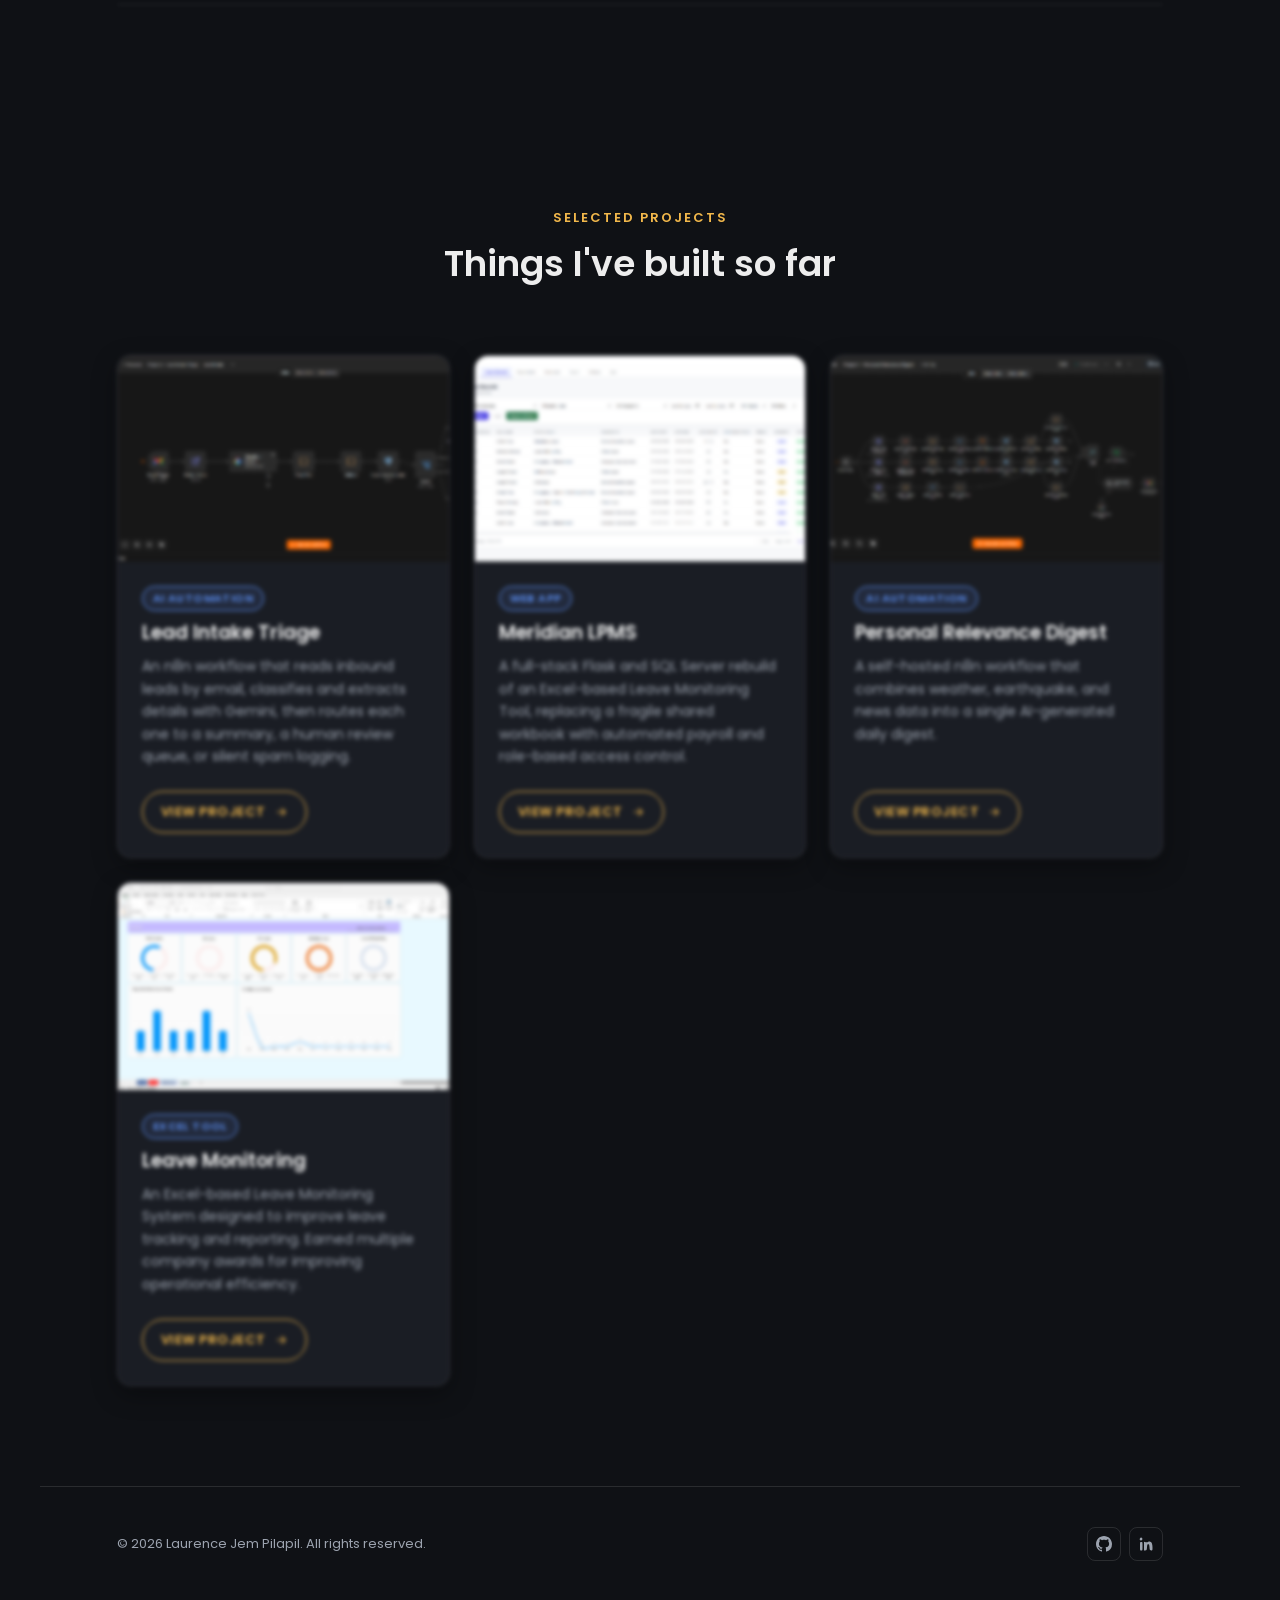
==== commit 1364bb43: "Reposition hero, add Phase 4, remove em dashes and colons - Hero label "Data & BI Analyst · Automati" ====
--- a/index.html
+++ b/index.html
@@ -4,7 +4,7 @@
     <meta charset="UTF-8">
     <meta http-equiv="X-UA-Compatible" content="IE=edge">
     <meta name="viewport" content="width=device-width, initial-scale=1.0">
-    <meta name="description" content="Lau — Senior Data Analyst who builds analytics, automation, and business solutions. Problem-first, tool-agnostic.">
+    <meta name="description" content="Portfolio of Lau, a data and BI analyst with an automation edge who builds dashboards, data pipelines, and workflow automation.">
     <link rel="preconnect" href="https://fonts.googleapis.com">
     <link rel="preconnect" href="https://fonts.gstatic.com" crossorigin>
     <link href="https://fonts.googleapis.com/css2?family=Poppins:wght@400;500;600;700&display=swap" rel="stylesheet">
@@ -58,6 +58,7 @@
                     <p>lauual7132@gmail.com</p>
                     <p>GenSan, Philippines</p>
                 </div>
+                <span class="status_pill">Open to data &amp; automation roles</span>
                 <div class="socials">
                     <a href="https://github.com/Lautomate" target="_blank" rel="noopener" aria-label="GitHub">
                         <span class="icon_mask icon_github"></span>
@@ -69,7 +70,7 @@
             </div>
 
             <div class="hero_main">
-                <span class="eyebrow">Senior Data Analyst</span>
+                <span class="eyebrow">Data &amp; BI Analyst · Automation</span>
                 <h2 class="hero_headline">
                     I turn business problems into
                     <span class="hero_rotator">
@@ -83,7 +84,7 @@
                     </span>
                 </h2>
                 <p class="hero_sub">
-                    I start with the problem, not the tool — then reach for whichever combination of analytics,
+                    I start with the problem, not the tool. Then I reach for whichever combination of analytics,
                     automation, or software gets it solved. As a Senior Data Analyst, I built data pipelines,
                     internal tools, and workflow automations that bridged technical teams and business
                     stakeholders. Now I'm building personal projects in workflow and AI automation.
@@ -107,20 +108,21 @@
             <p>
                 I started my career as a Data Analyst, using Excel, SQL, Power BI, and Python for reporting,
                 dashboards, and data analysis. As the business problems I was solving grew more complex, so did
-                my toolkit — I moved into data engineering, building ETL pipelines and automations to keep data
+                my toolkit, and I moved into data engineering, building ETL pipelines and automations to keep data
                 moving reliably between systems.
             </p>
             <p>
-                Today, my role also includes business solution development: building internal web applications
-                and workflow automations that dashboards alone can't solve. Across every phase, my approach has
-                stayed the same — understand the business problem first, then decide what to build.
+                Later, my role grew to include business solution development, where I built internal web
+                applications and workflow automations for problems dashboards alone couldn't solve. Across every
+                phase, my approach has stayed the same. Understand the business problem first, then decide what
+                to build.
             </p>
         </section>
 
         <section class="section3" id="section3">
             <div class="section_heading">
                 <span class="eyebrow">Journey</span>
-                <h2>Three phases, one thread</h2>
+                <h2>Four phases, one thread</h2>
             </div>
             <div class="journey_grid">
 
@@ -131,8 +133,8 @@
                     <span class="phase_tag">Phase 1</span>
                     <h3>Data Analytics</h3>
                     <p>
-                        Where I began — reporting, dashboards, and process automation to help teams understand
-                        what was happening in the business and make faster decisions.
+                        This is where I began, with reporting, dashboards, and process automation that helped teams
+                        understand what was happening in the business and make faster decisions.
                     </p>
                     <div class="stack_row">
                         <span class="pill">Excel</span>
@@ -173,8 +175,26 @@
                     <div class="stack_row">
                         <span class="pill">HTML/CSS/JS</span>
                         <span class="pill">Flask</span>
-                        <span class="pill">N8N</span>
                         <span class="pill">Git & GitHub</span>
+                    </div>
+                </div>
+
+                <div class="wrap_career hidden">
+                    <div class="icon_wrap">
+                        <svg viewBox="0 0 24 24"><path d="M12 3.5v3M12 17.5v3M3.5 12h3M17.5 12h3"/><circle cx="12" cy="12" r="5"/><path d="M10.2 12.2l1.3 1.3 2.6-2.8"/></svg>
+                    </div>
+                    <span class="phase_tag">Phase 4</span>
+                    <h3>Workflow &amp; AI Automation</h3>
+                    <p>
+                        With AI tools becoming practical, I started building workflows that run repetitive work
+                        end to end, using AI for the steps a fixed rule can't handle.
+                    </p>
+                    <div class="stack_row">
+                        <span class="pill">n8n</span>
+                        <span class="pill">Gemini</span>
+                        <span class="pill">Claude</span>
+                        <span class="pill">PostgreSQL</span>
+                        <span class="pill">Docker</span>
                     </div>
                 </div>
 
@@ -244,8 +264,8 @@
 
         <section class="section5" id="section5">
             <div class="section_heading">
-                <span class="eyebrow">Projects</span>
-                <h2>Things I've built</h2>
+                <span class="eyebrow">Selected Projects</span>
+                <h2>Things I've built so far</h2>
             </div>
             <div class="projects_container">
                 <div class="wrap_project hidden" data-category="ai-automation">
--- a/styles/style.css
+++ b/styles/style.css
@@ -253,6 +253,27 @@
     font-size: 14px;
 }
 
+.status_pill {
+    display: inline-flex;
+    align-items: center;
+    gap: 6px;
+    font-size: 12px;
+    font-weight: 500;
+    padding: 4px 12px;
+    border-radius: 100px;
+    background: var(--accent-2-soft);
+    border: 1px solid var(--accent-2);
+    color: var(--accent-2);
+}
+
+.status_pill::before {
+    content: "";
+    width: 6px;
+    height: 6px;
+    border-radius: 50%;
+    background: currentColor;
+}
+
 .hero_profile .socials {
     display: flex;
     gap: 10px;
@@ -393,6 +414,7 @@
 }
 
 .section2 p {
+    text-align: left;
     color: var(--text-muted);
     font-size: 17px;
     line-height: 1.7;
@@ -425,7 +447,7 @@
 
 .journey_grid {
     display: grid;
-    grid-template-columns: repeat(3, 1fr);
+    grid-template-columns: repeat(2, 1fr);
     gap: var(--space-3);
 }
 
@@ -732,6 +754,7 @@
 .journey_grid .wrap_career:nth-child(1) { transition-delay: 0.1s; }
 .journey_grid .wrap_career:nth-child(2) { transition-delay: 0.2s; }
 .journey_grid .wrap_career:nth-child(3) { transition-delay: 0.3s; }
+.journey_grid .wrap_career:nth-child(4) { transition-delay: 0.4s; }
 
 .problem_row:nth-child(1) { transition-delay: 0.05s; }
 .problem_row:nth-child(2) { transition-delay: 0.15s; }
@@ -772,6 +795,7 @@
     .hero_sub {
         margin-left: auto;
         margin-right: auto;
+        text-align: left;
     }
 
     .hero_stats {
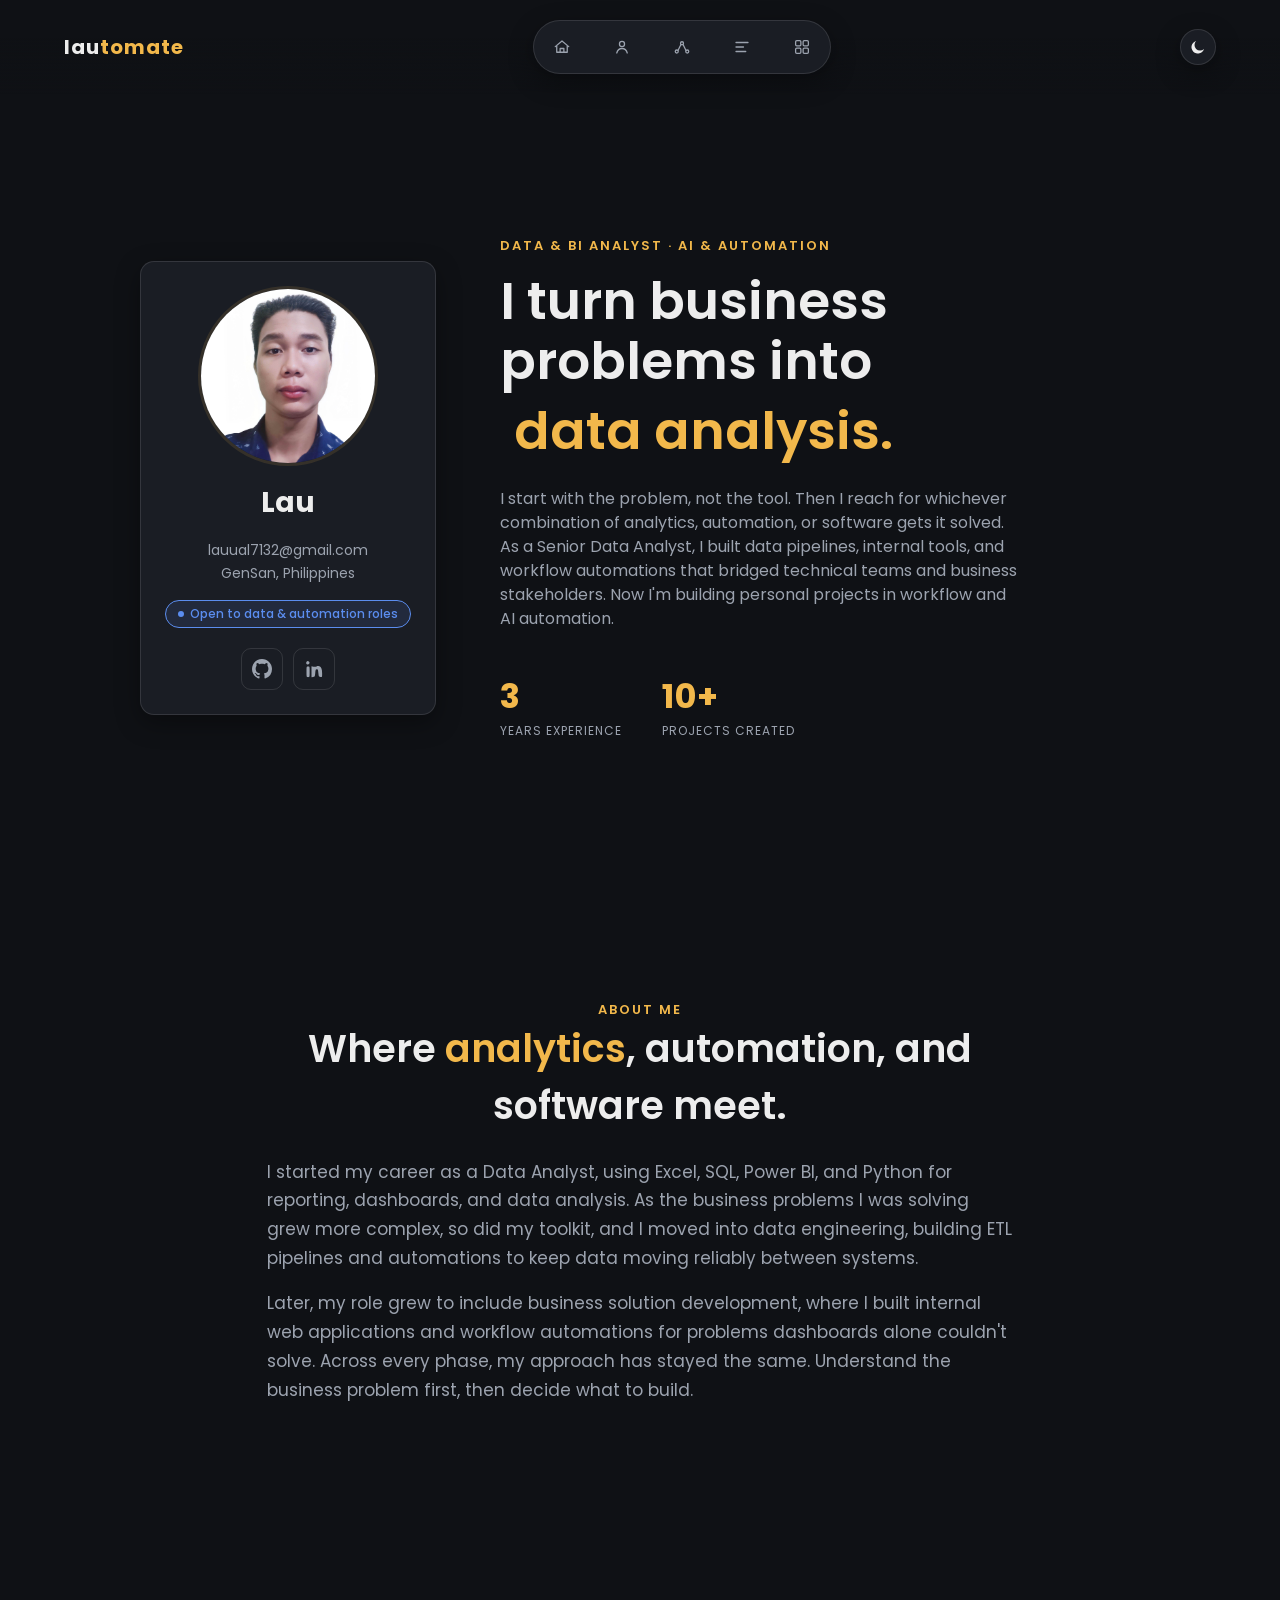
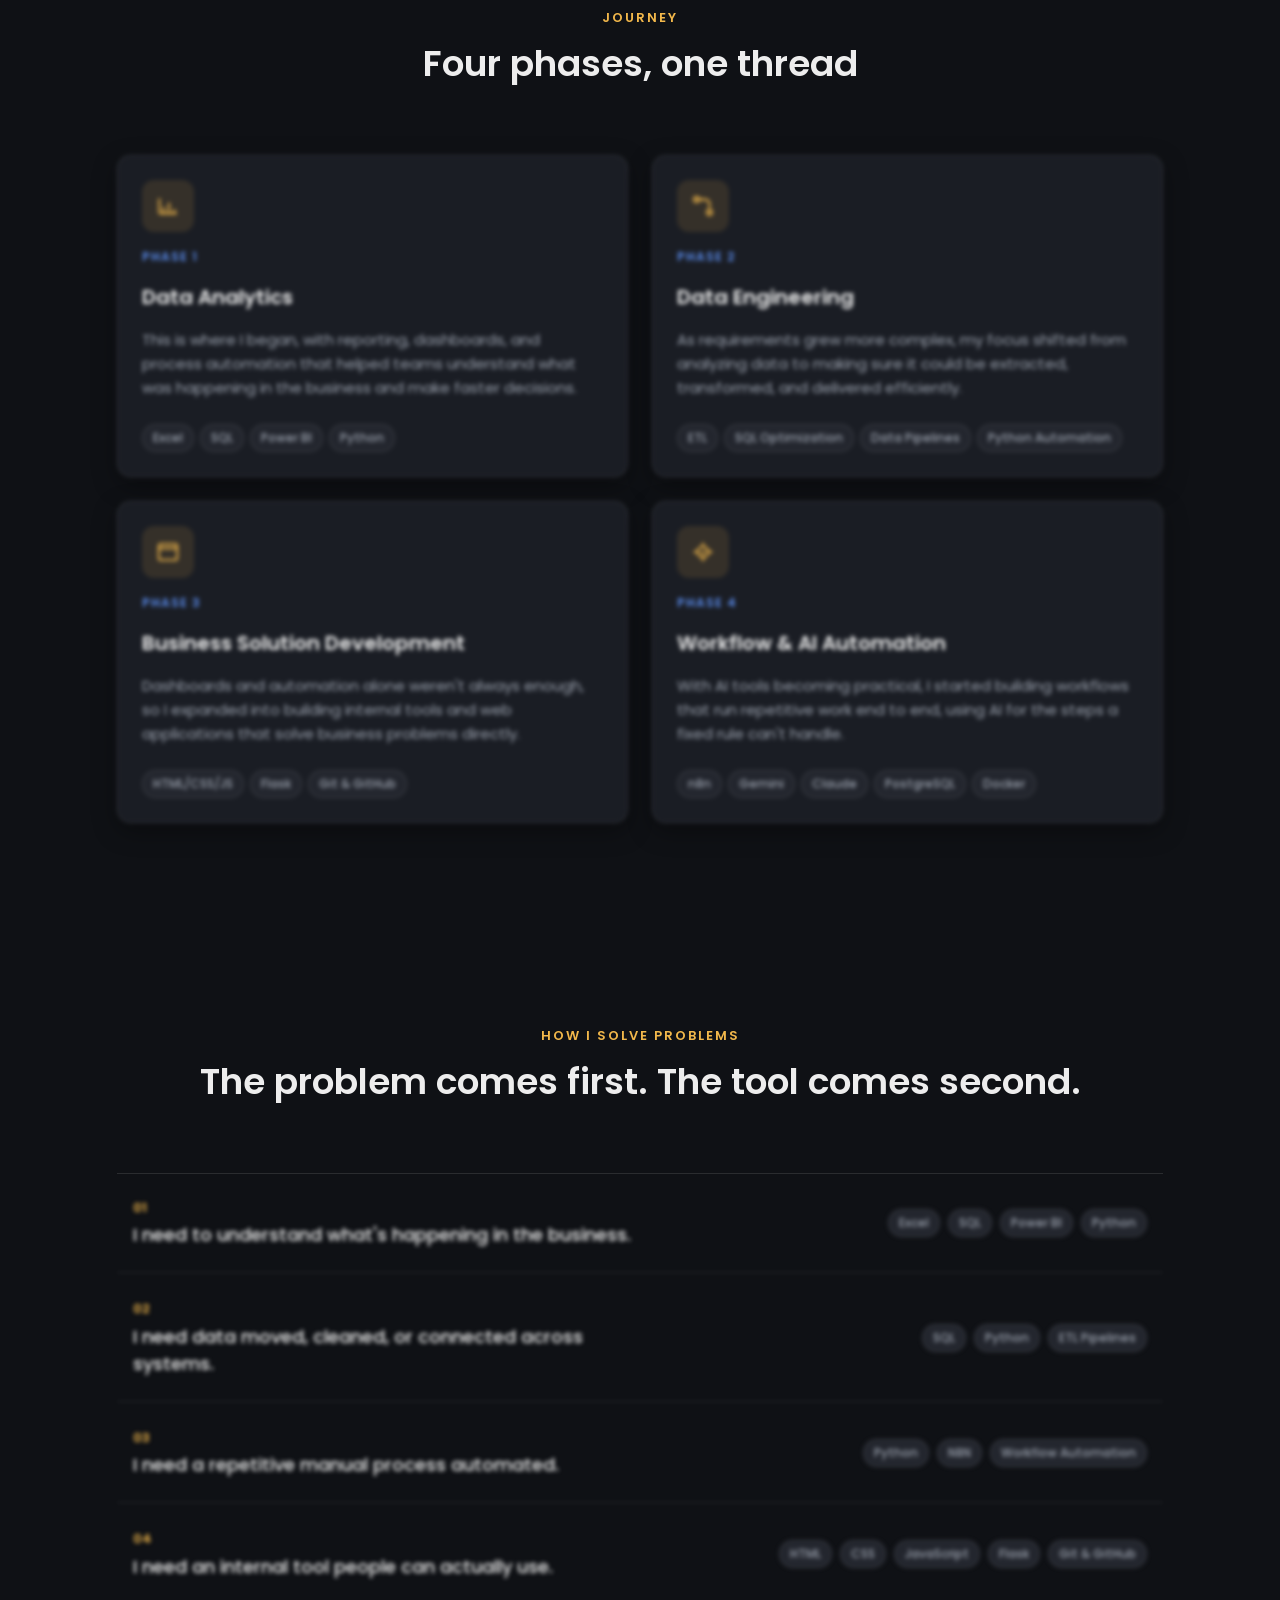
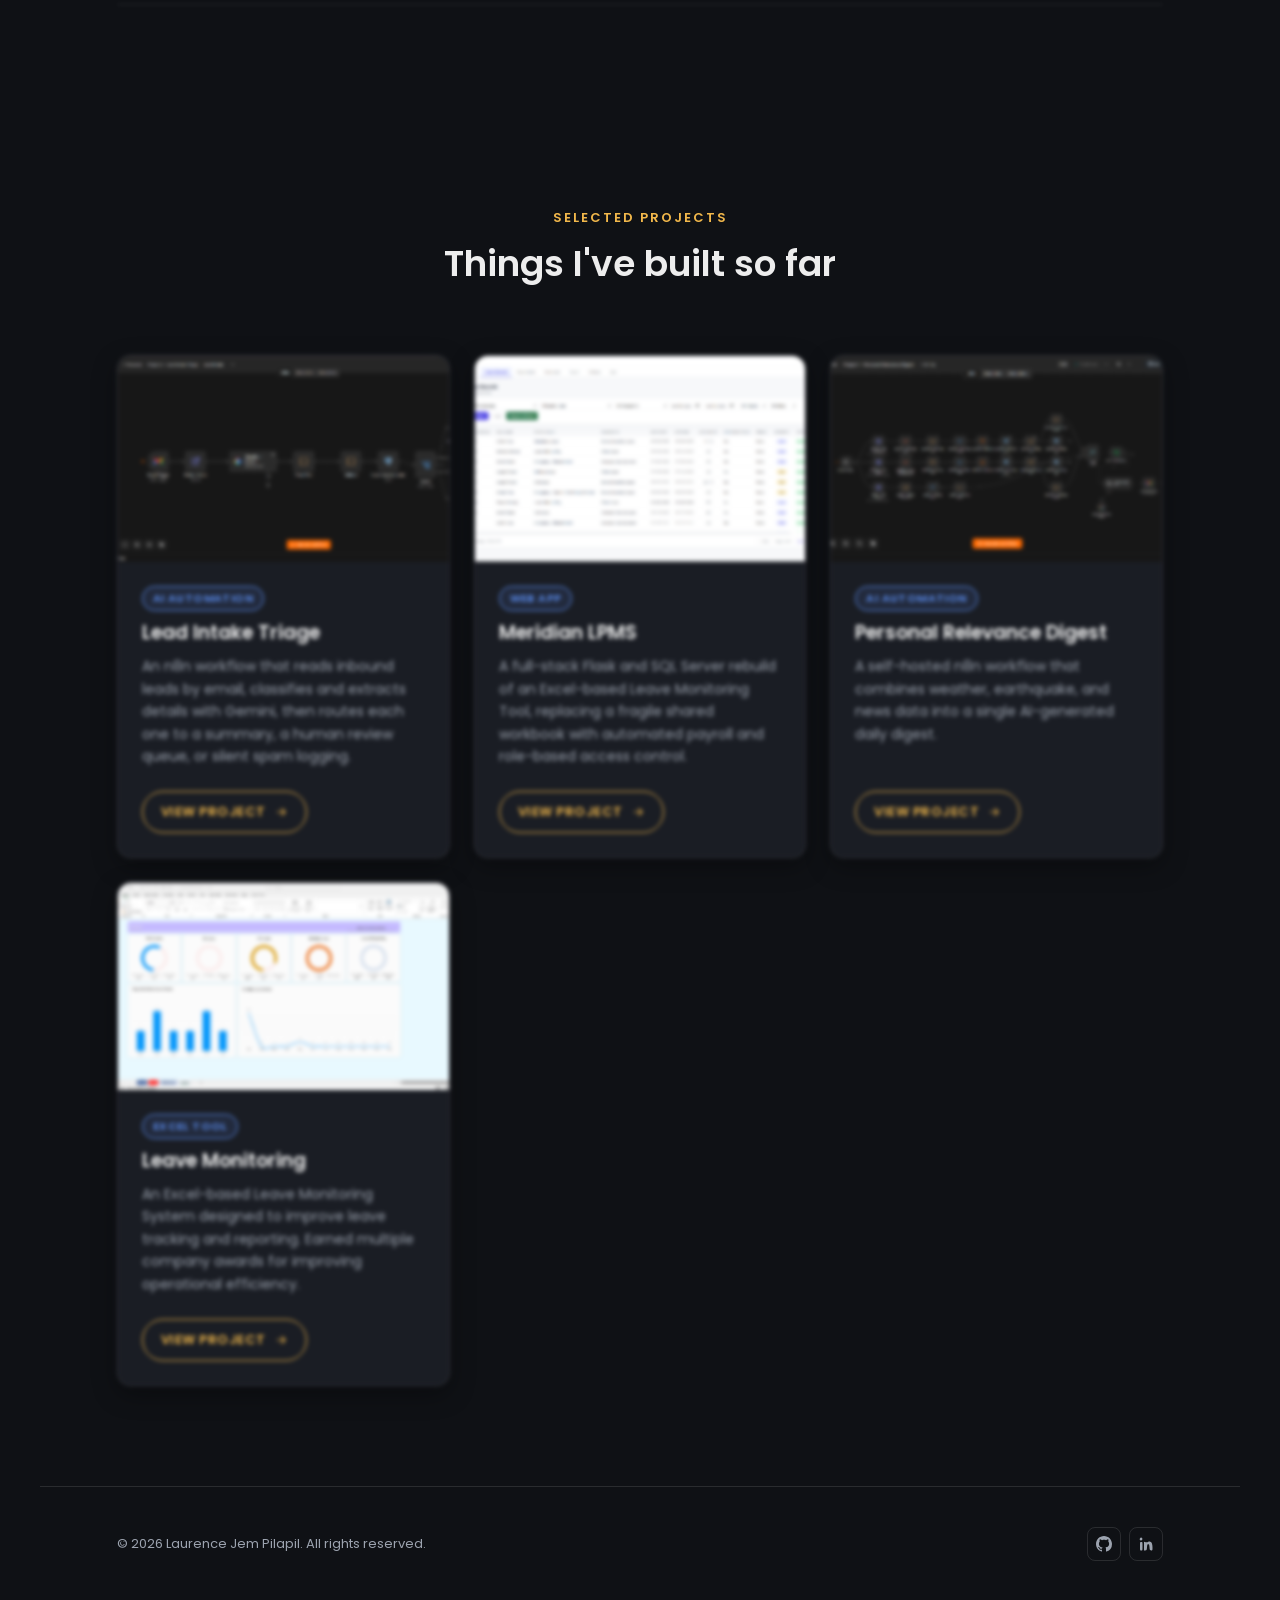
==== commit 3ea1ef56: "Update hero label to Data & BI Analyst · AI & Automation Also update the homepage search description" ====
--- a/index.html
+++ b/index.html
@@ -4,7 +4,7 @@
     <meta charset="UTF-8">
     <meta http-equiv="X-UA-Compatible" content="IE=edge">
     <meta name="viewport" content="width=device-width, initial-scale=1.0">
-    <meta name="description" content="Portfolio of Lau, a data and BI analyst with an automation edge who builds dashboards, data pipelines, and workflow automation.">
+    <meta name="description" content="Portfolio of Lau, a data and BI analyst with an AI and automation edge who builds dashboards, data pipelines, and AI-assisted workflows.">
     <link rel="preconnect" href="https://fonts.googleapis.com">
     <link rel="preconnect" href="https://fonts.gstatic.com" crossorigin>
     <link href="https://fonts.googleapis.com/css2?family=Poppins:wght@400;500;600;700&display=swap" rel="stylesheet">
@@ -70,7 +70,7 @@
             </div>
 
             <div class="hero_main">
-                <span class="eyebrow">Data &amp; BI Analyst · Automation</span>
+                <span class="eyebrow">Data &amp; BI Analyst · AI &amp; Automation</span>
                 <h2 class="hero_headline">
                     I turn business problems into
                     <span class="hero_rotator">
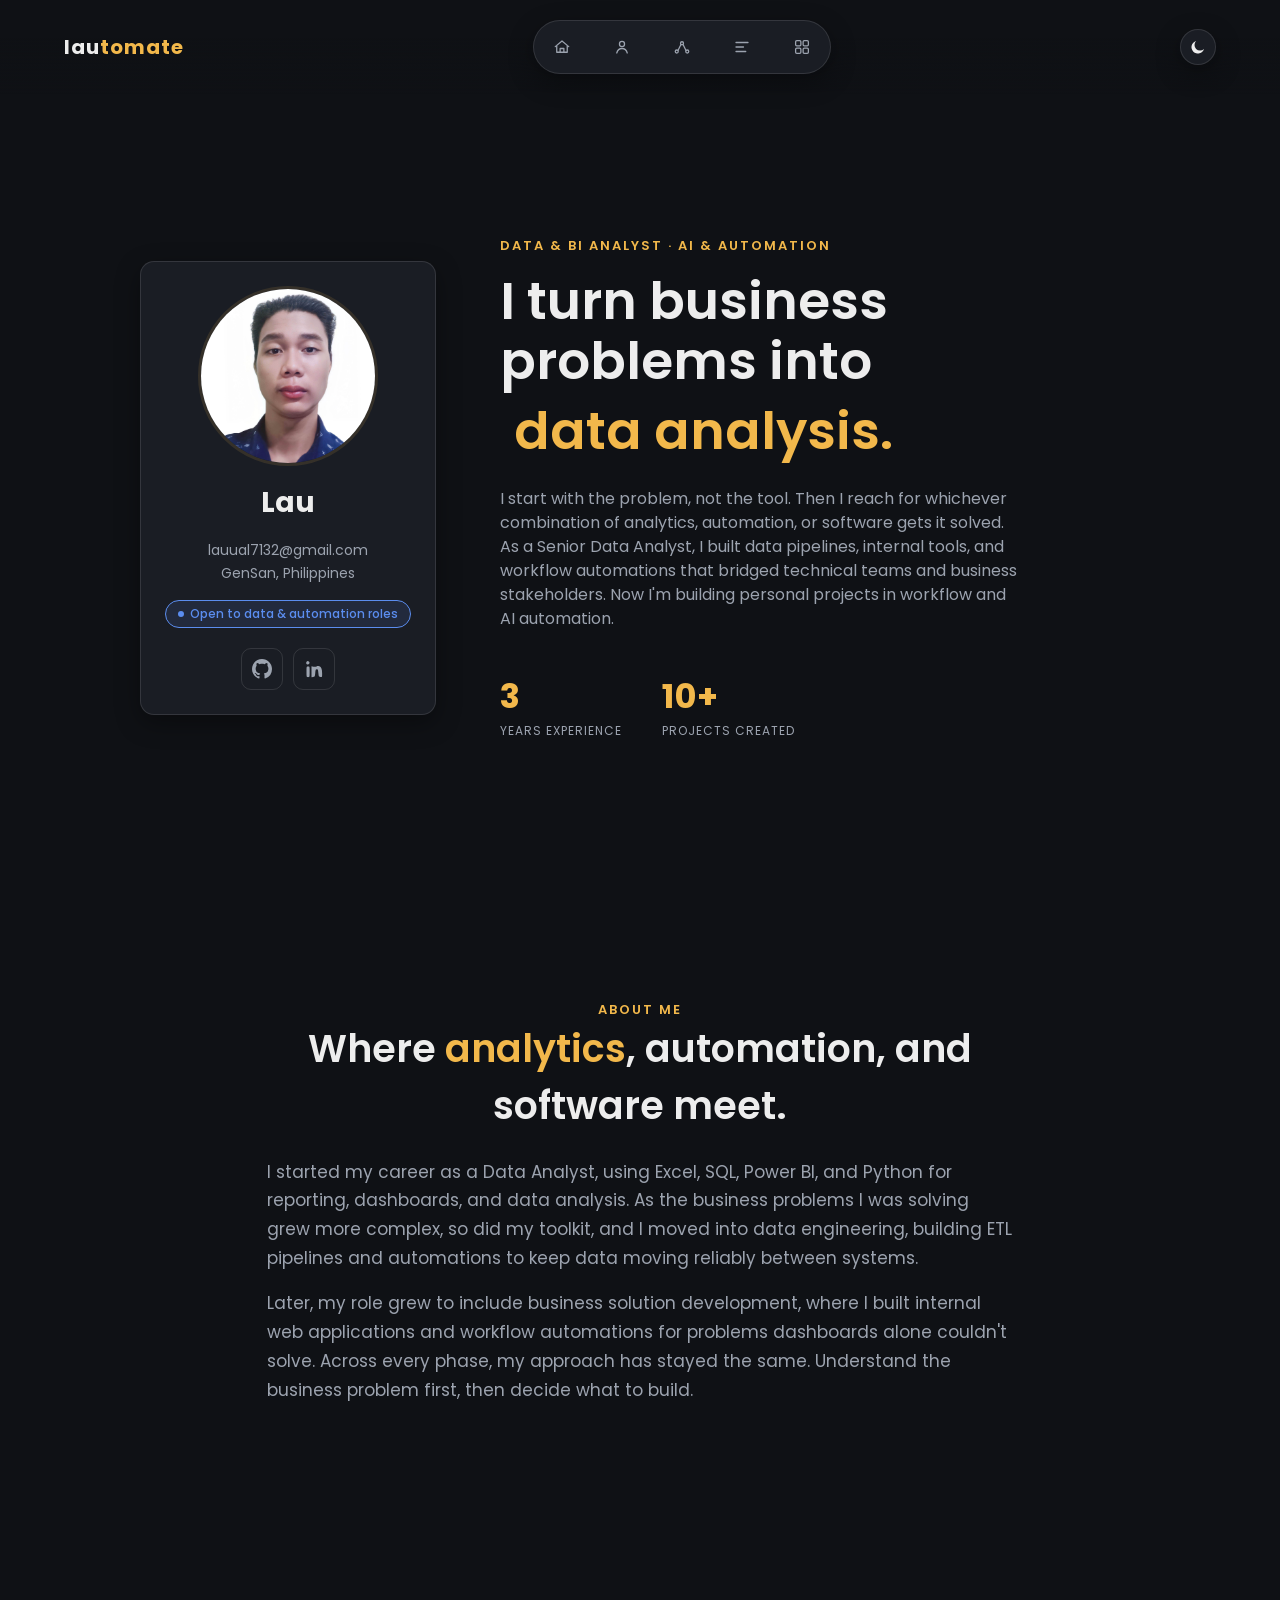
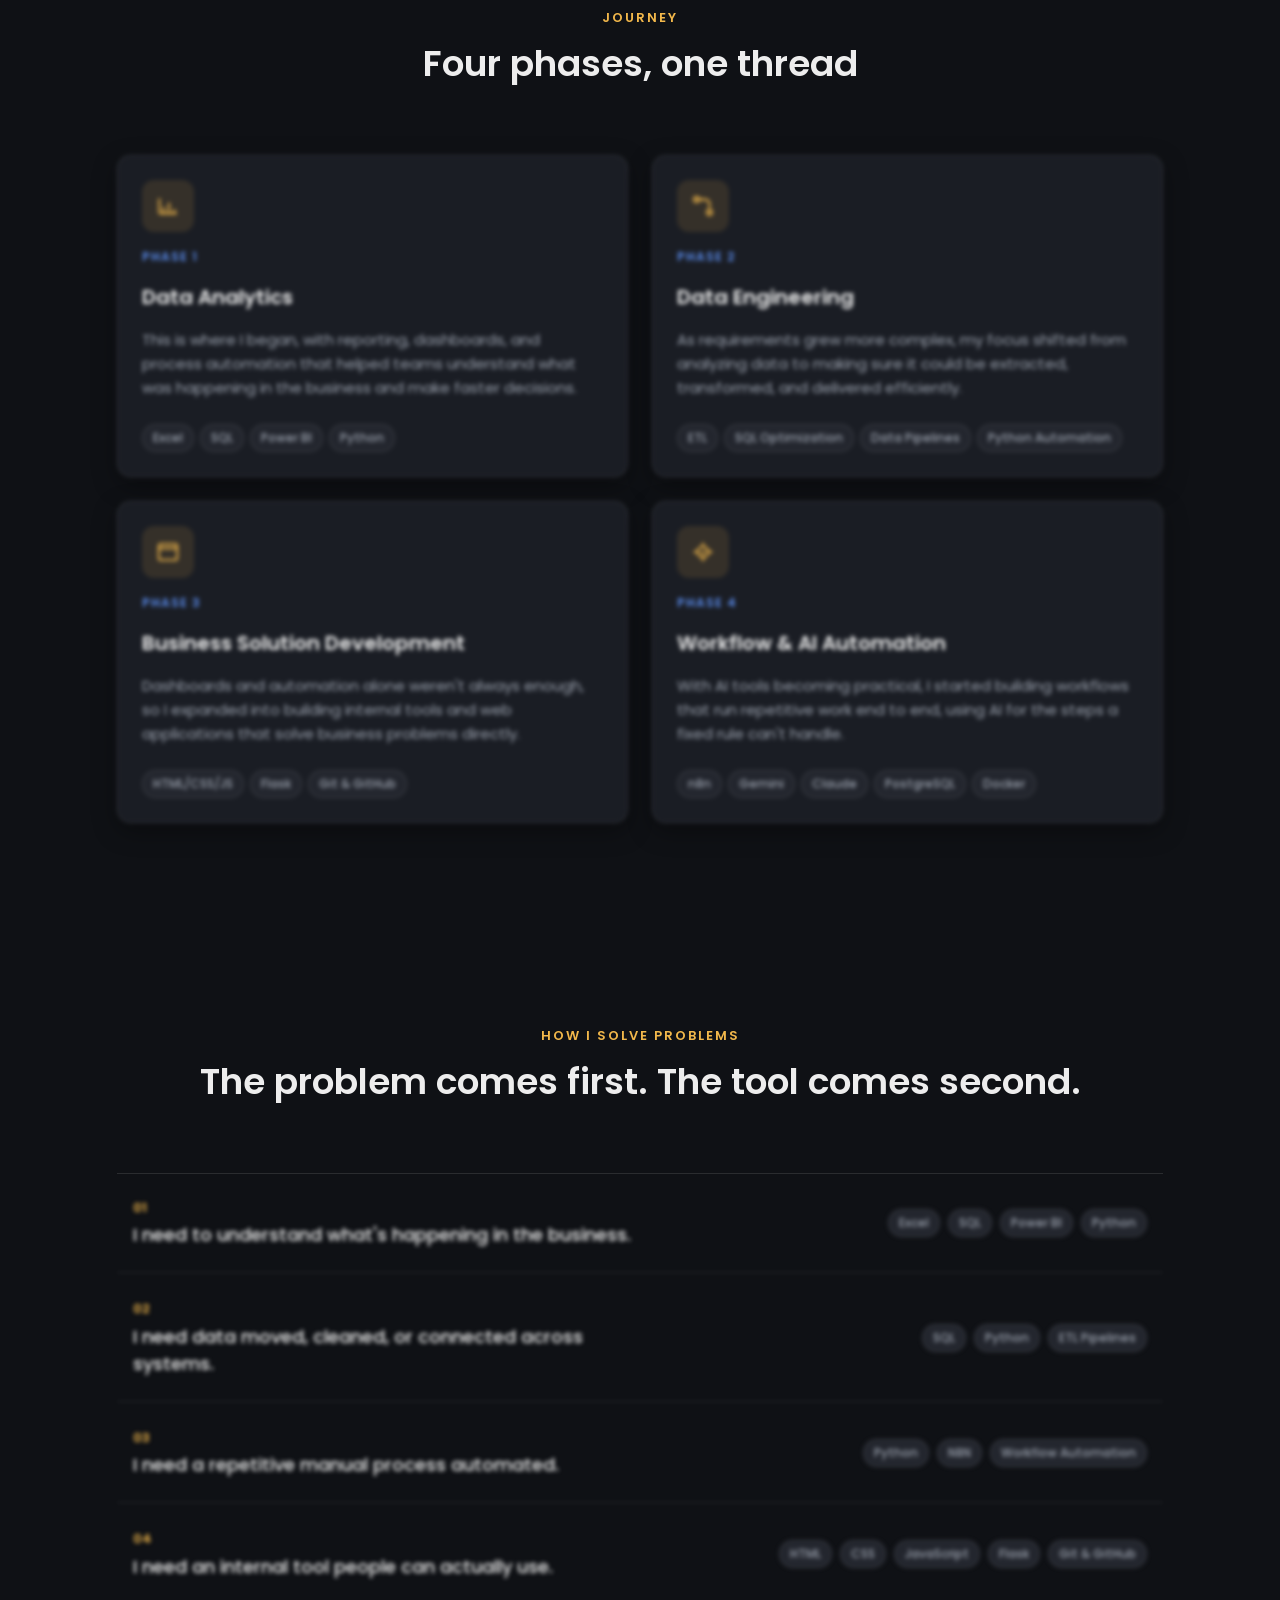
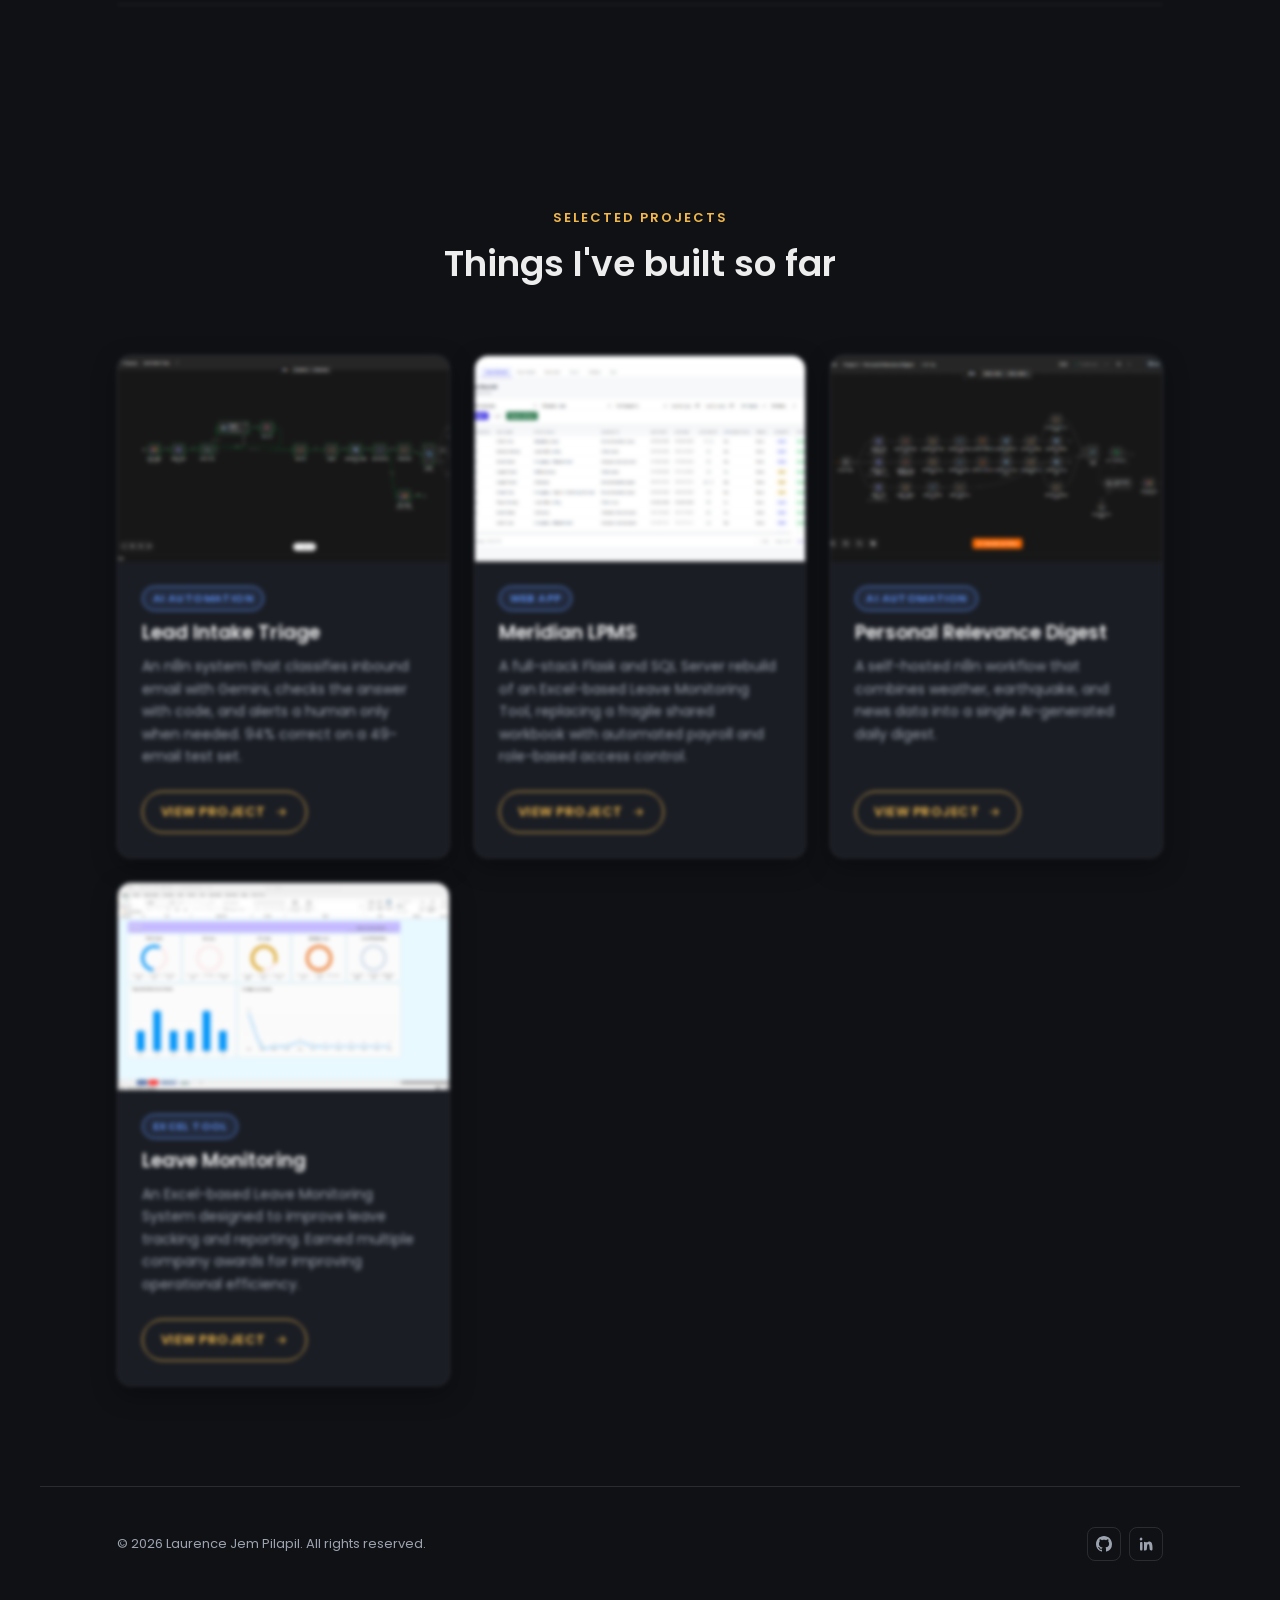
==== commit 0de0dc25: "Rewrite Lead Intake Triage page with final results and repo link New video and 7 screenshots, sectio" ====
--- a/index.html
+++ b/index.html
@@ -270,13 +270,13 @@
             <div class="projects_container">
                 <div class="wrap_project hidden" data-category="ai-automation">
                     <div class="thumb">
-                        <img src="src/projects/lead_intake_triage/project4.png" alt="Lead Intake Triage screenshot">
+                        <img src="src/projects/lead_intake_triage/01-workflow.png" alt="Lead Intake Triage workflow in n8n">
                     </div>
                     <div class="card_body">
                         <span class="category_pill">AI Automation</span>
                         <h3>Lead Intake Triage</h3>
-                        <p>An n8n workflow that reads inbound leads by email, classifies and extracts details
-                            with Gemini, then routes each one to a summary, a human review queue, or silent spam logging.</p>
+                        <p>An n8n system that classifies inbound email with Gemini, checks the answer with code,
+                            and alerts a human only when needed. 94% correct on a 49-email test set.</p>
                         <button class="view_link" onclick="viewVid('project4')">
                             View project
                             <svg viewBox="0 0 24 24"><path d="M5 12h14M13 6l6 6-6 6"/></svg>
